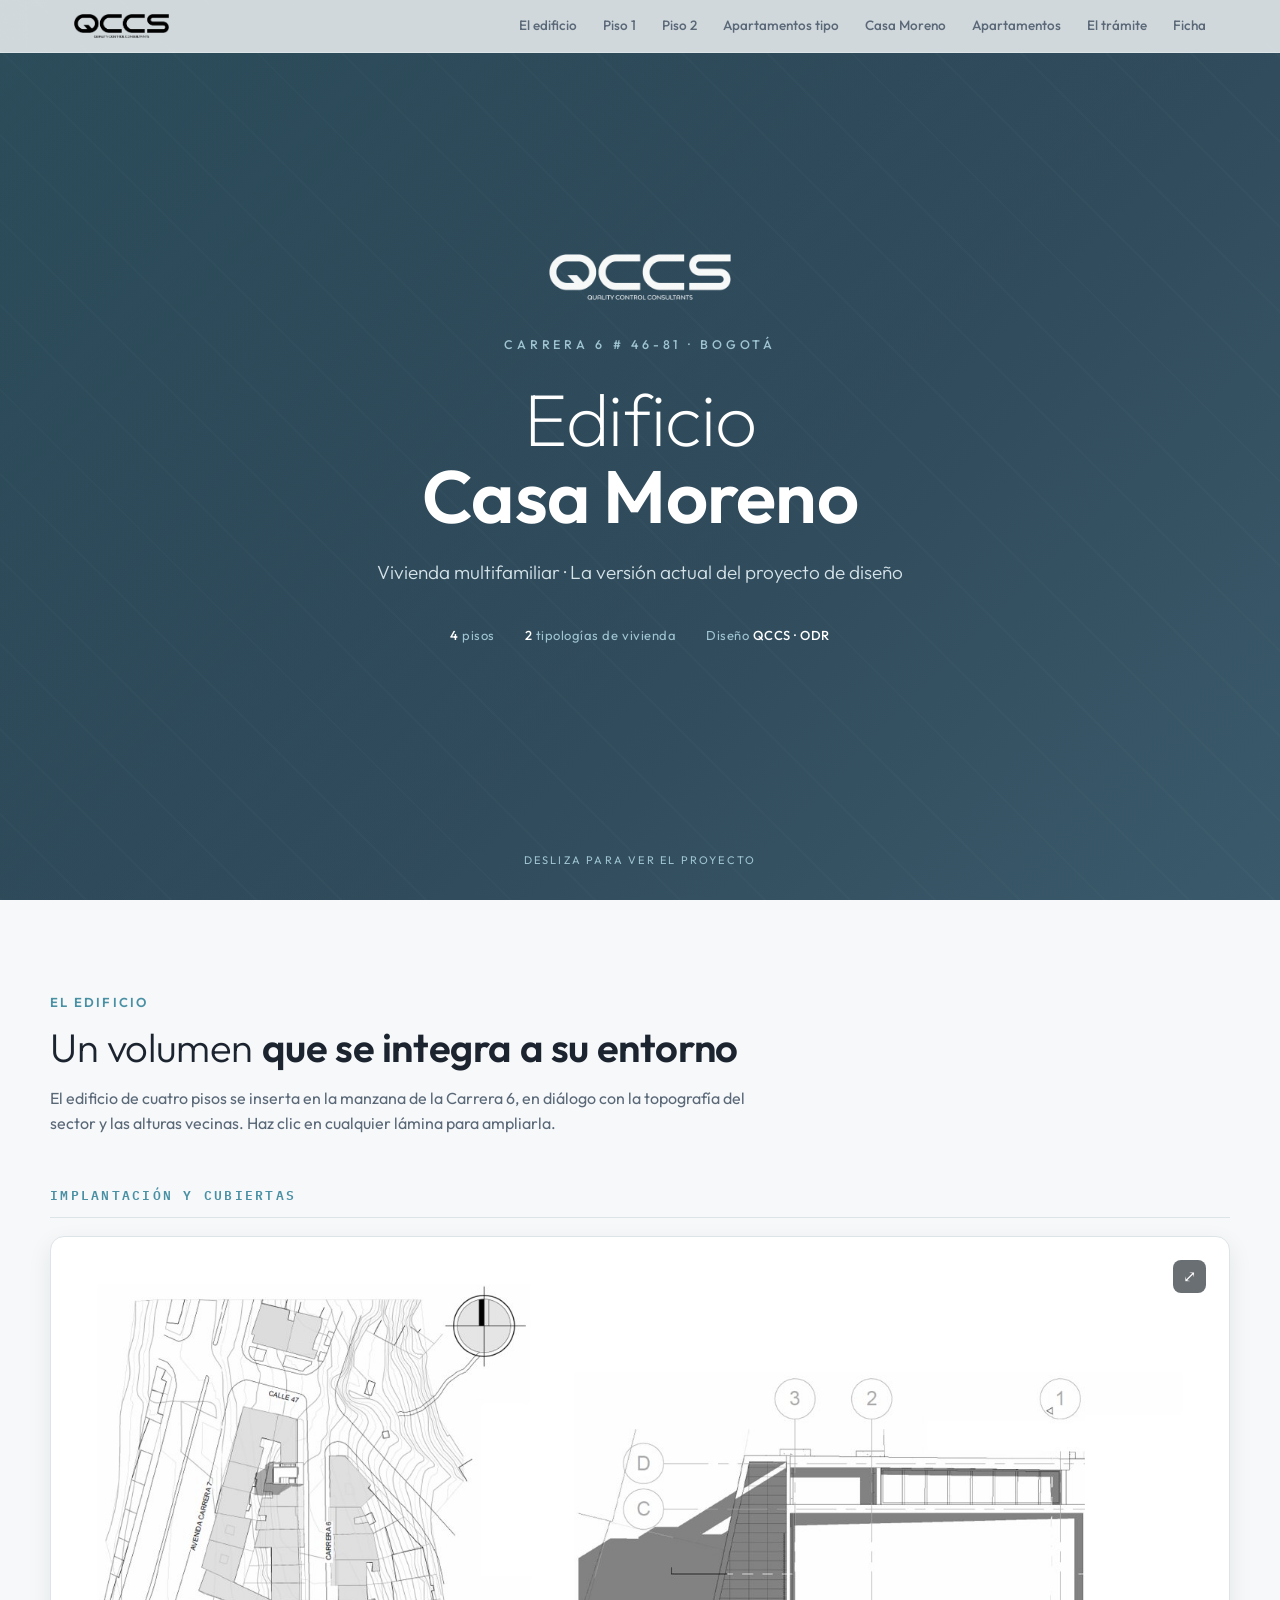
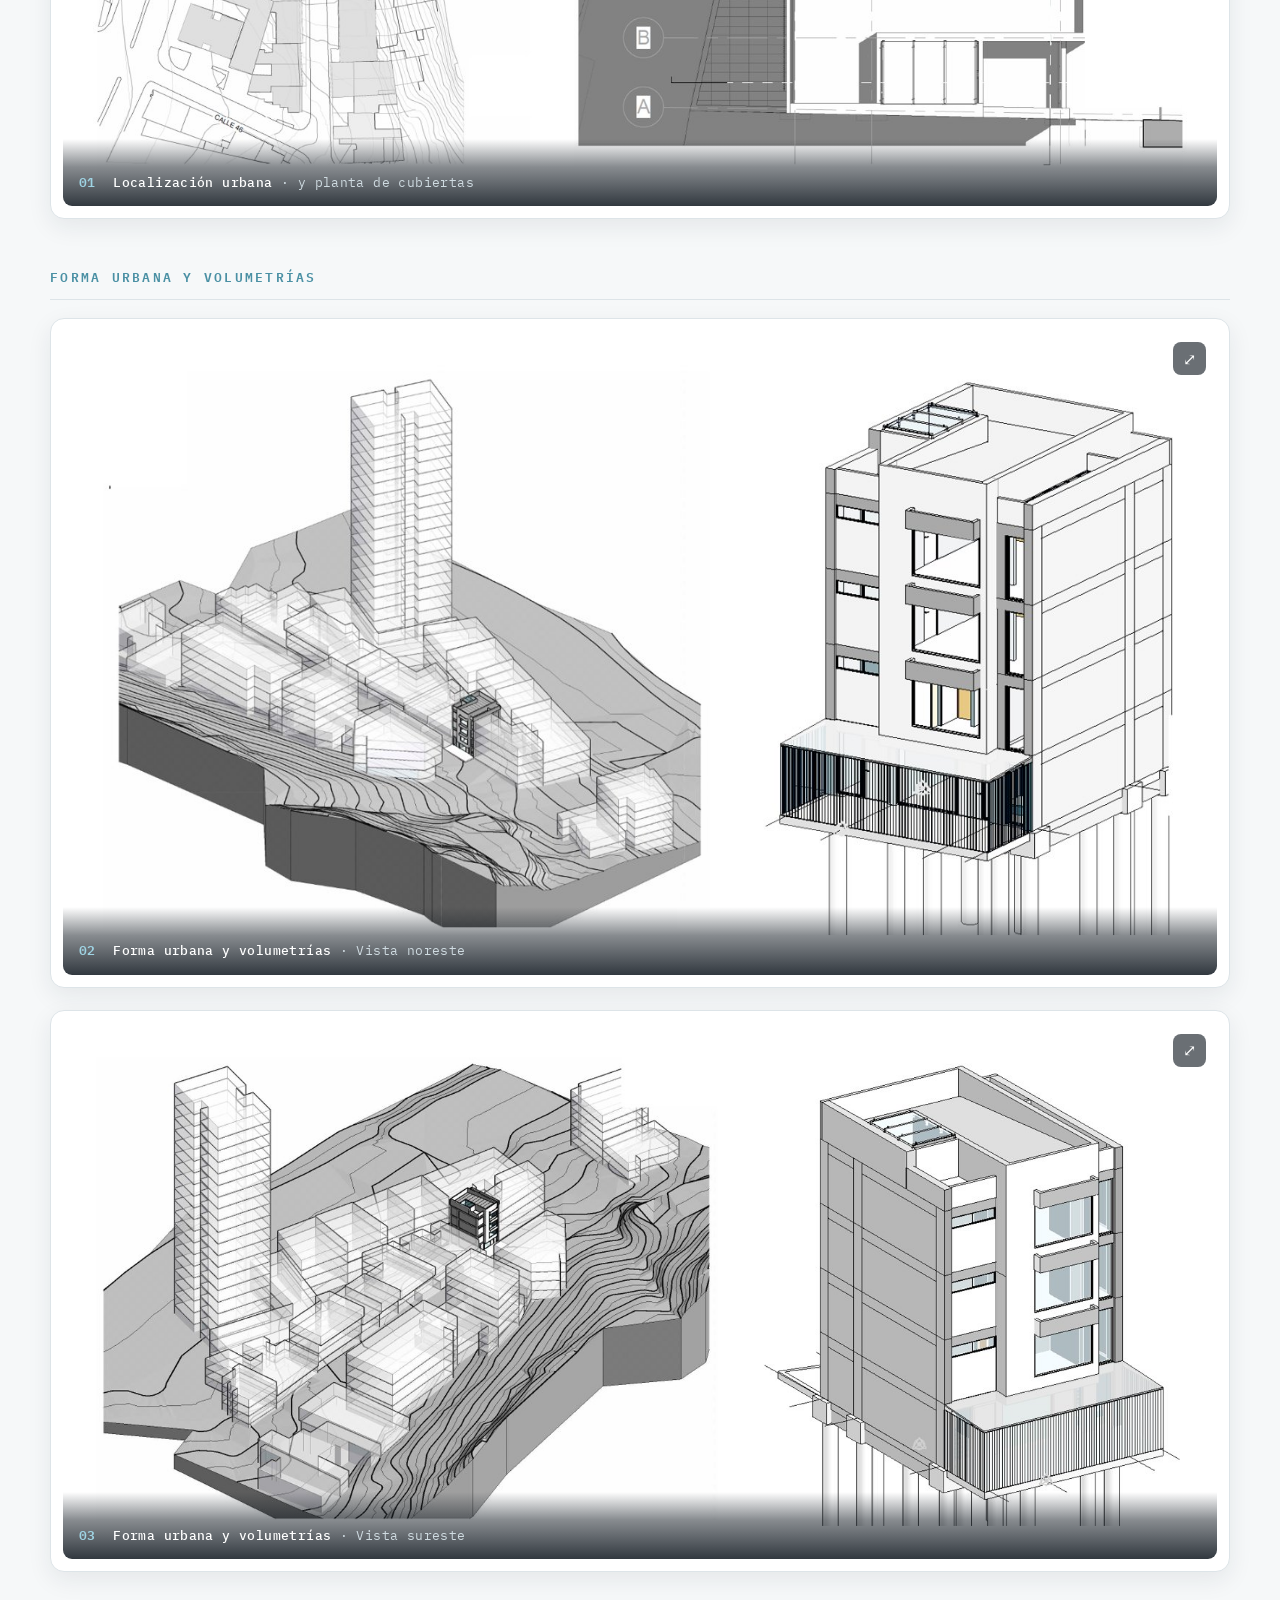
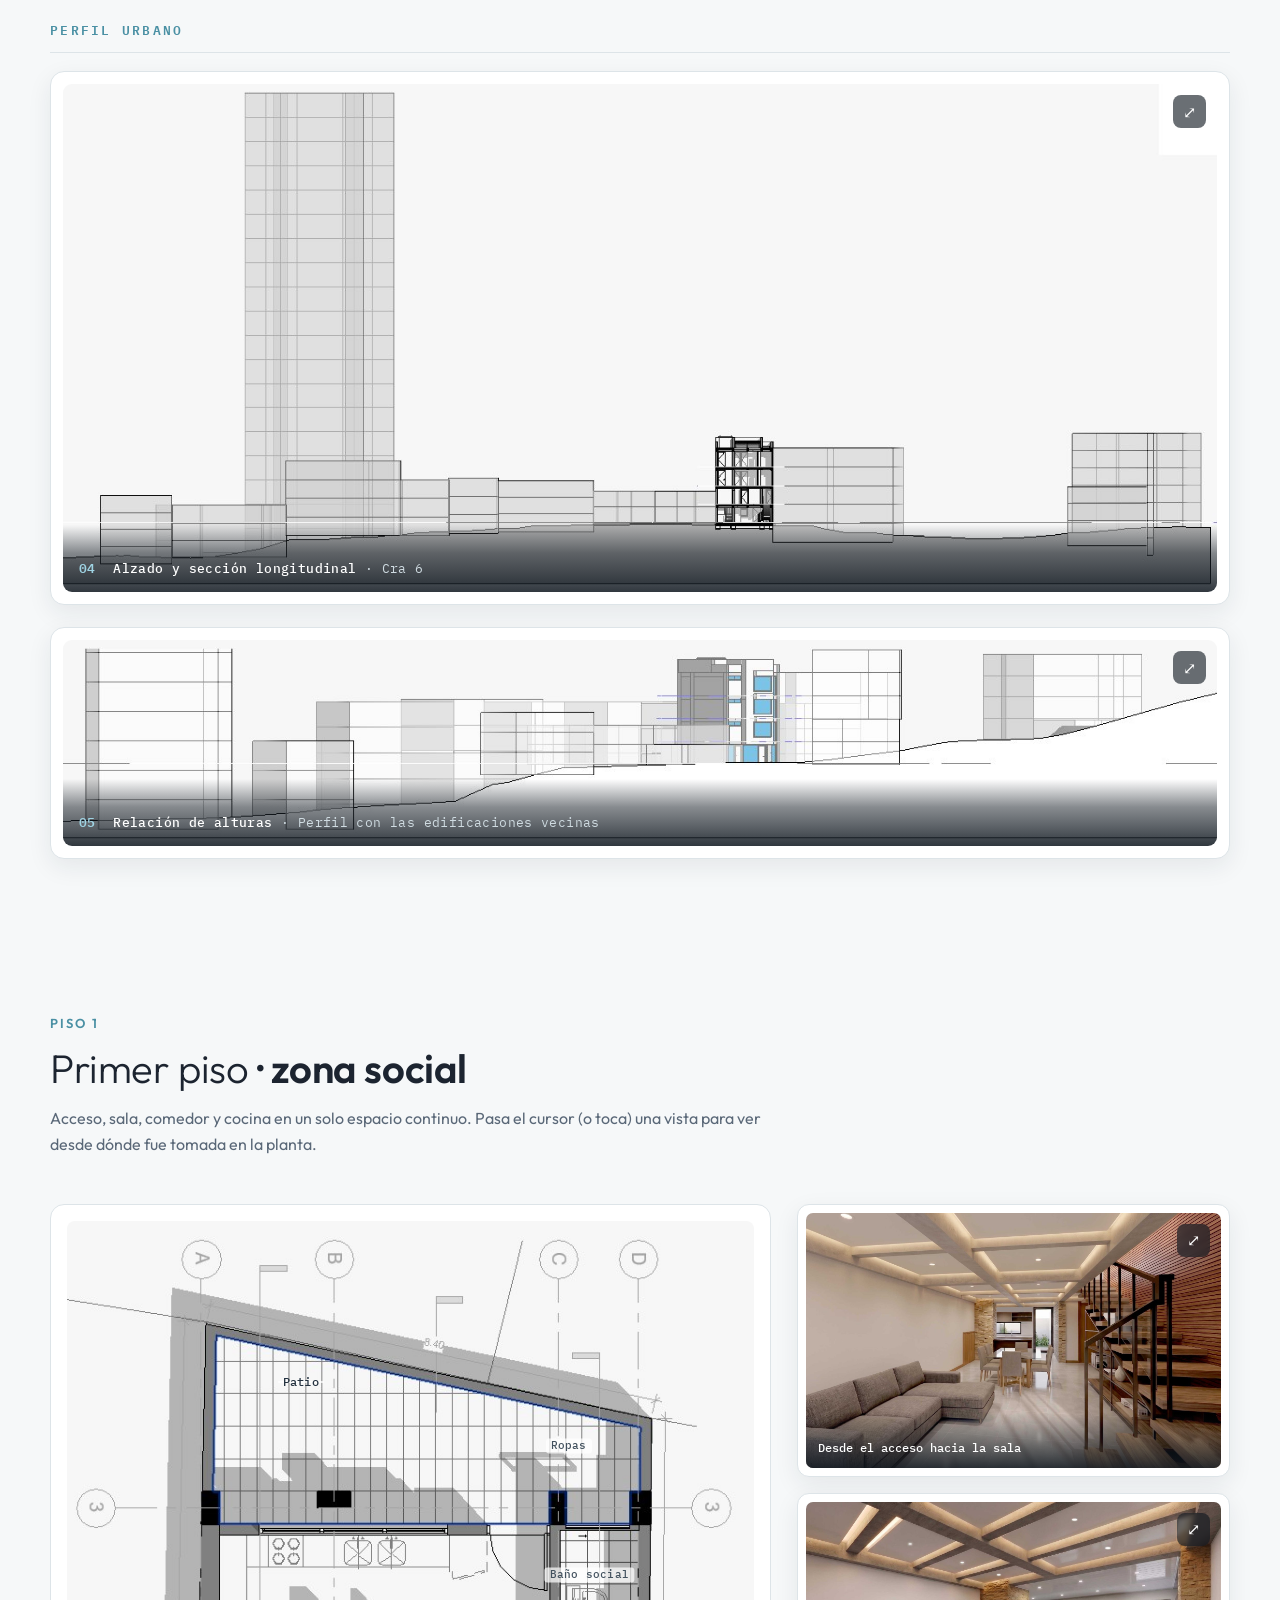
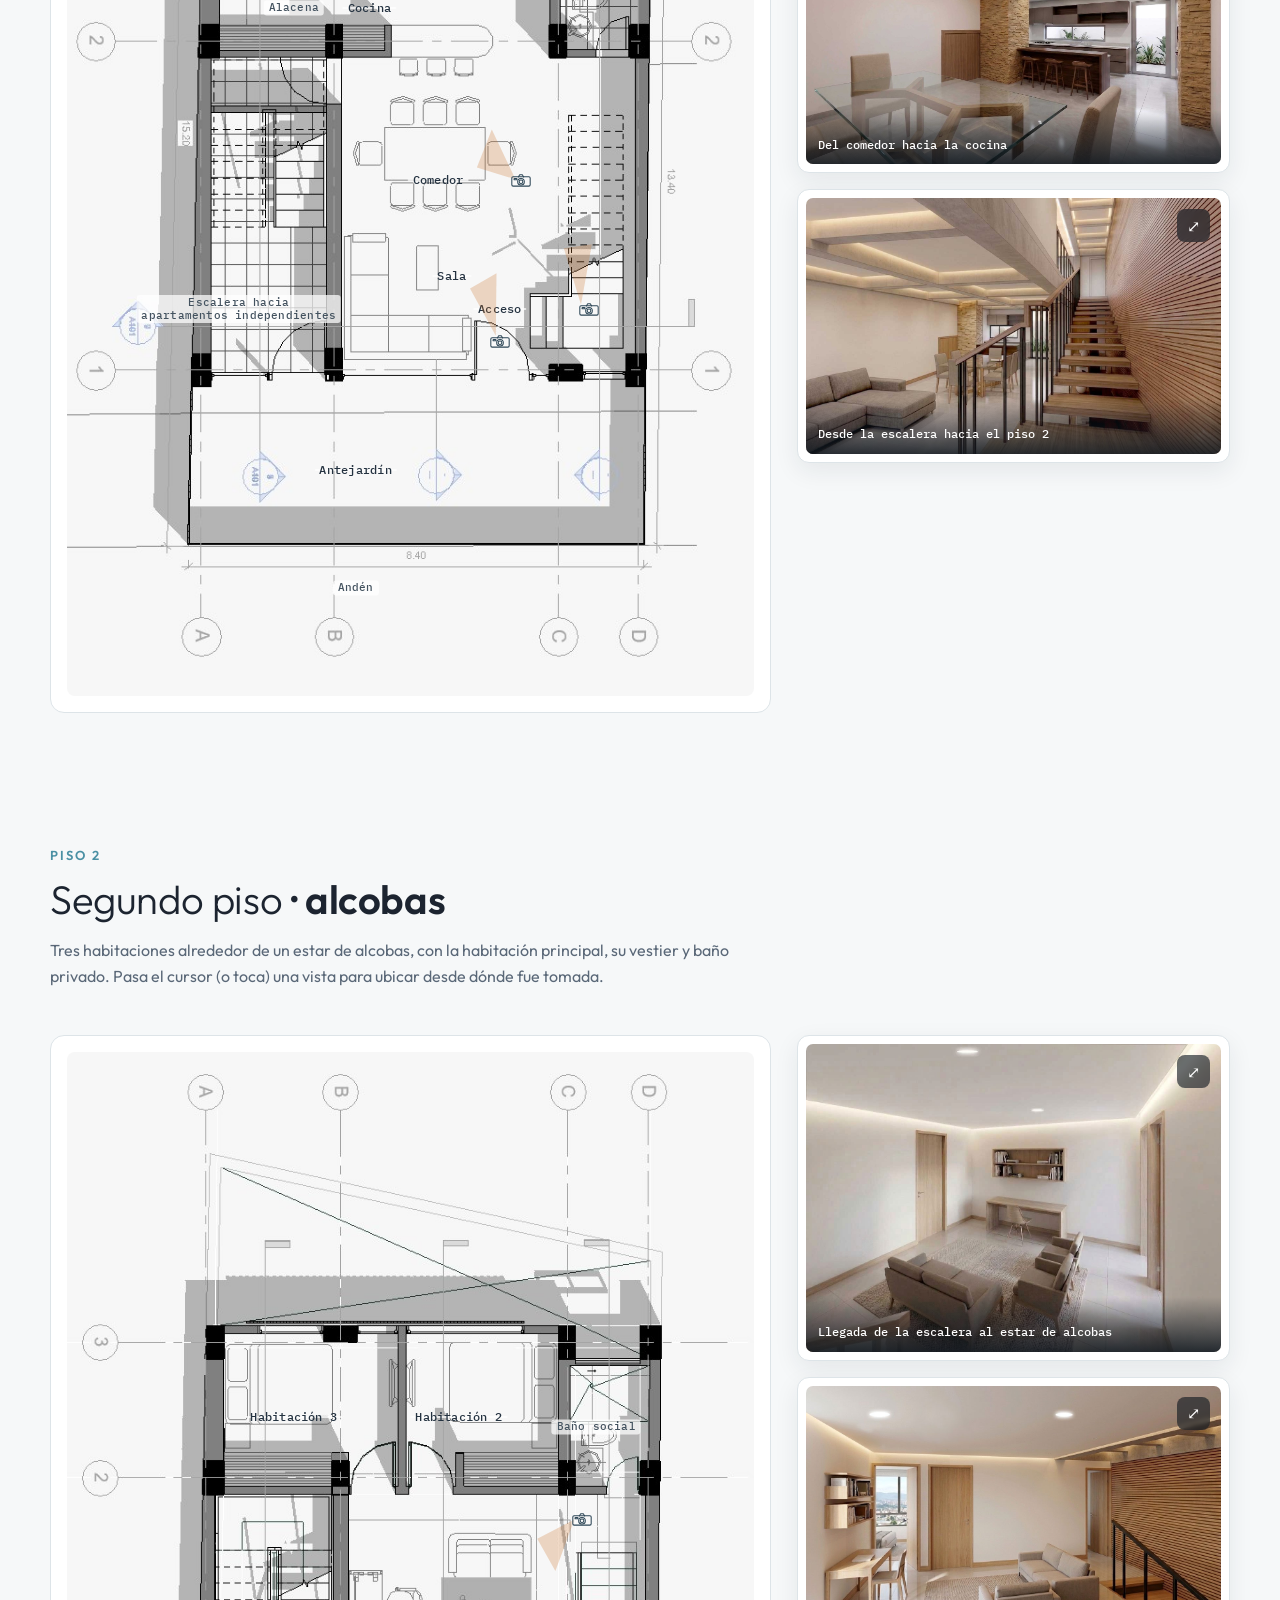
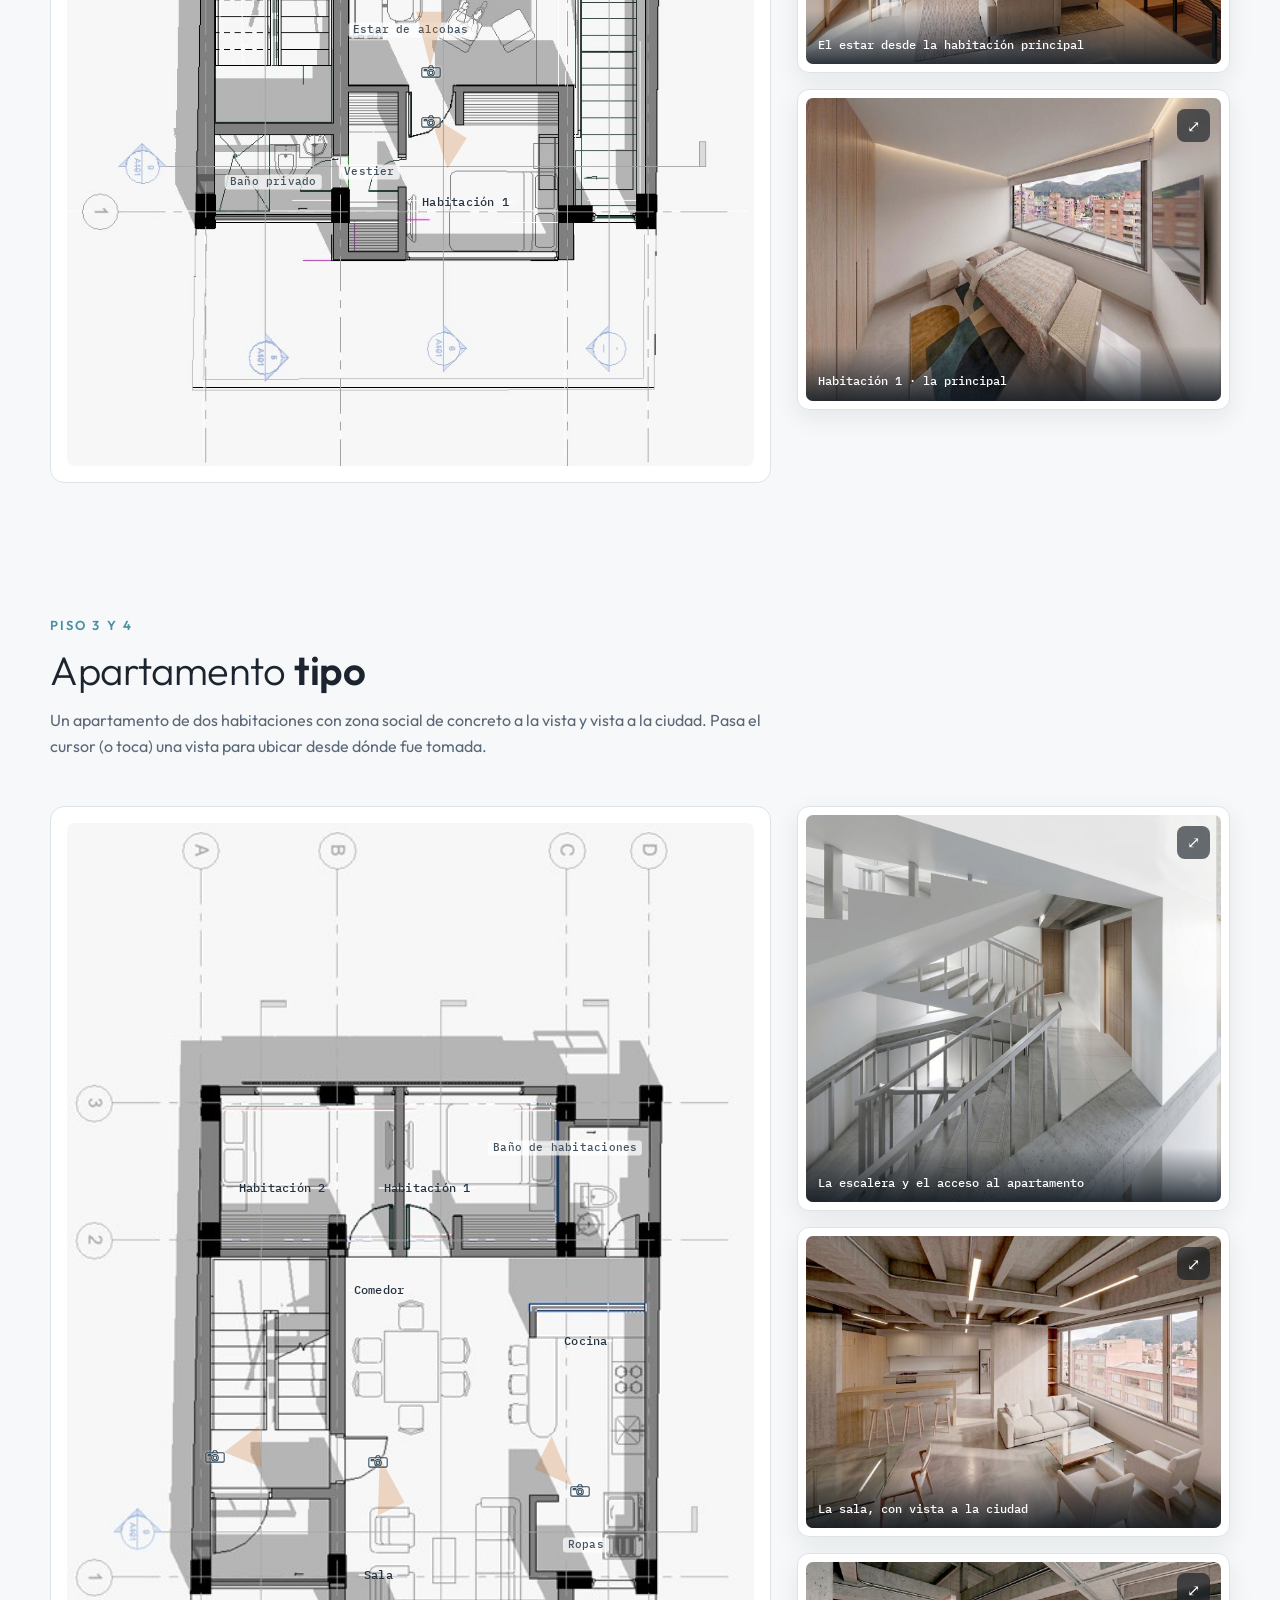
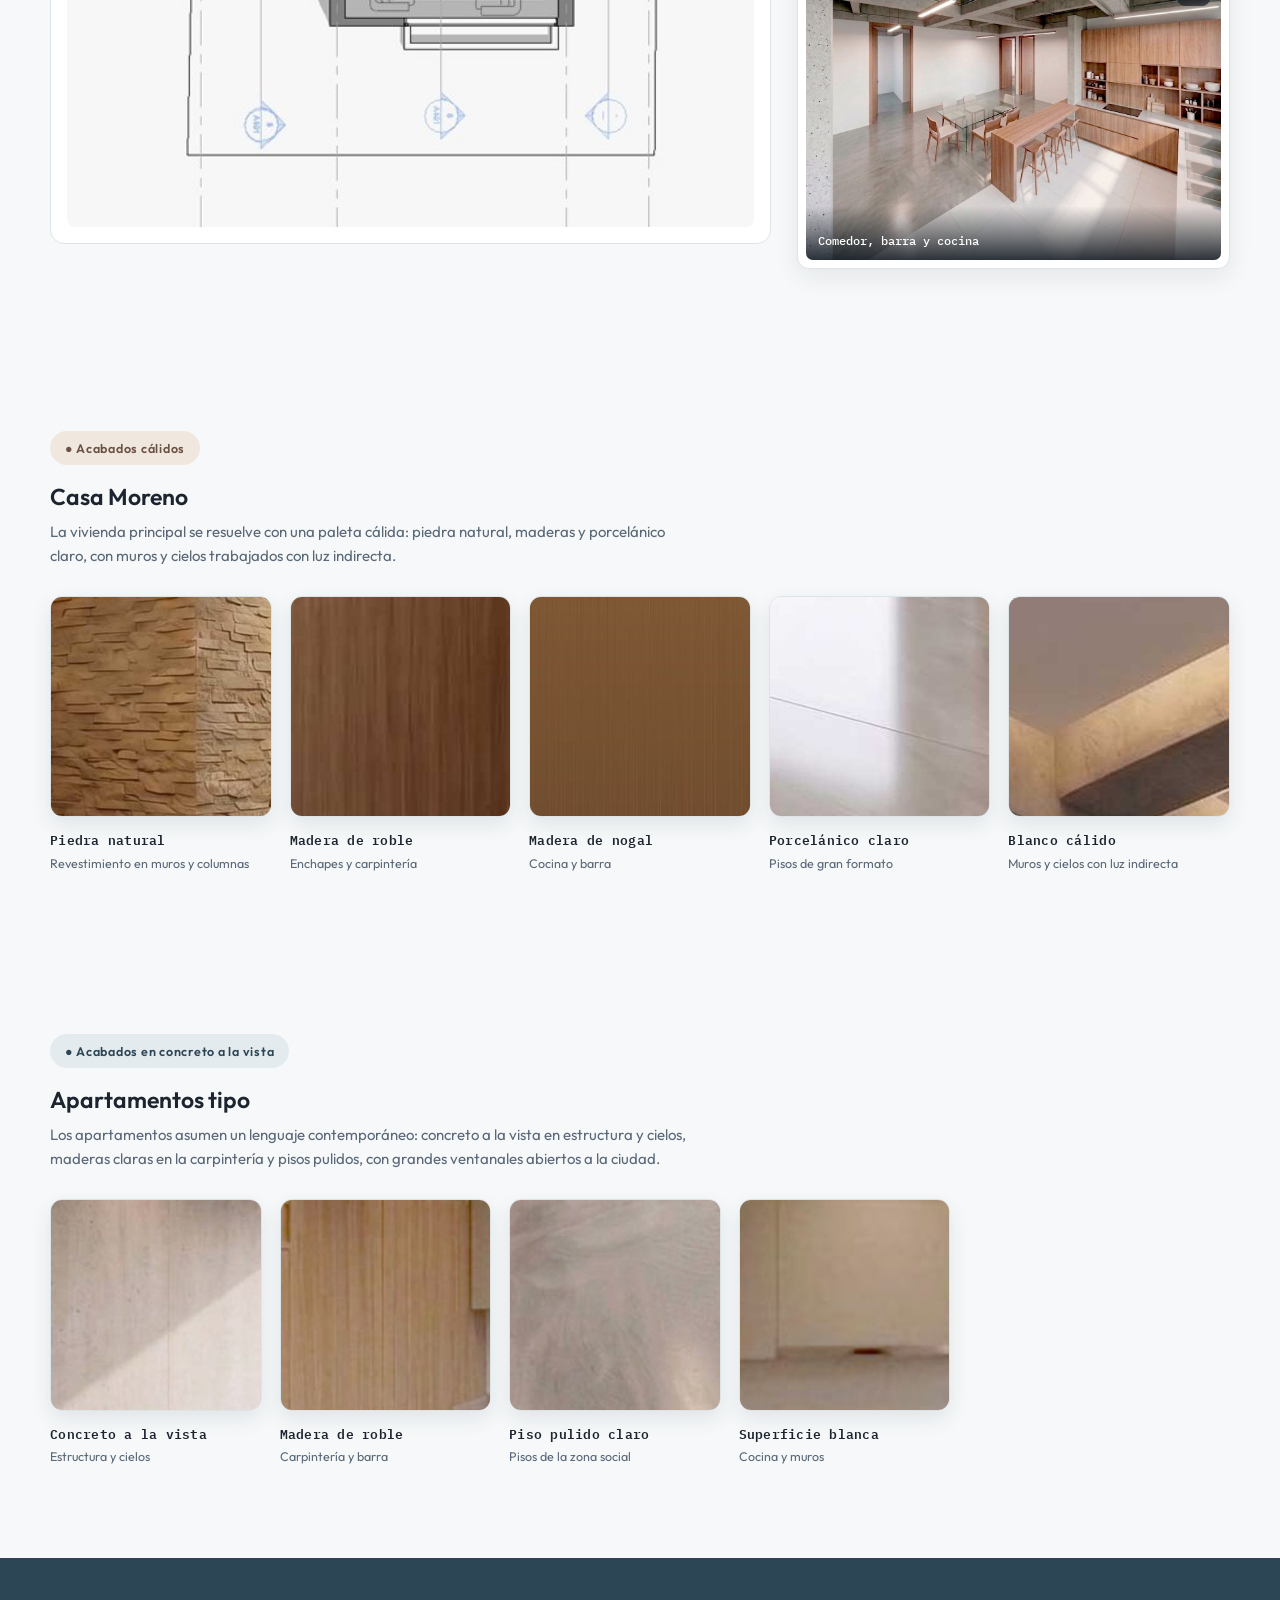
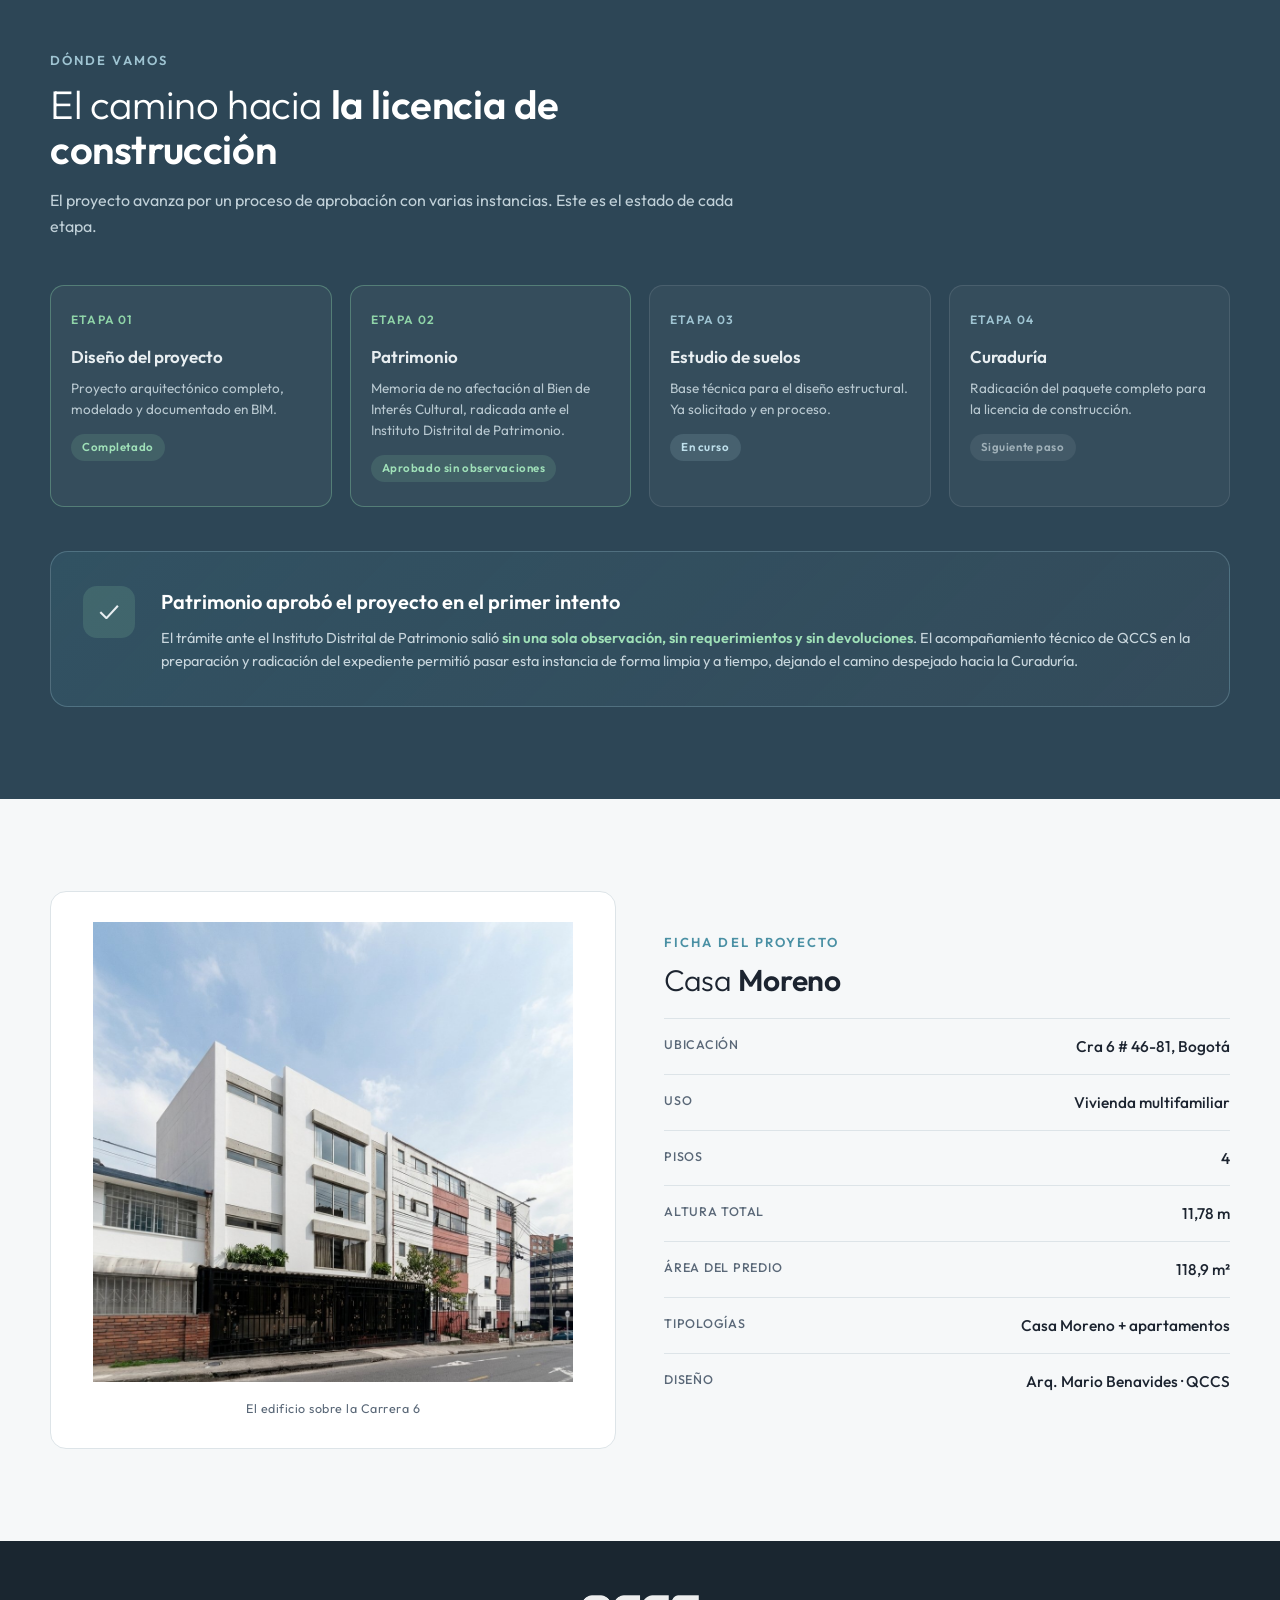
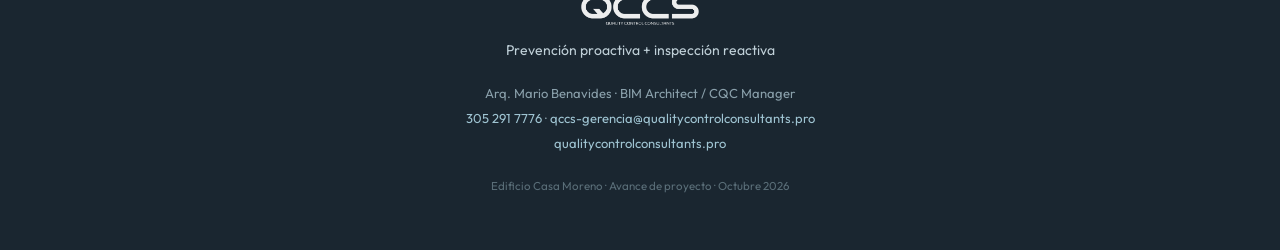
==== casa-moreno.html @ 8c64d102 "feat: proyecto #12 Edificio Casa Moreno con página independiente Co-Authored-By: Claude Opus 5.5 <no" ====
<!DOCTYPE html>
<html lang="es">
<head>
<meta charset="UTF-8">
<meta name="viewport" content="width=device-width, initial-scale=1.0">
<title>Edificio Casa Moreno — Avance de proyecto</title>
<style>
@import url('https://fonts.googleapis.com/css2?family=Outfit:wght@200;300;400;500;600;700&family=IBM+Plex+Mono:wght@400;500;600&display=swap');
:root{
  --bg:#f6f8f9; --ink:#1c2430; --muted:#5a6878; --line:#dde4e8;
  --acero:#4a90a4; --pizarra:#2d4656; --pardo:#6b5244; --card:#ffffff;
}
*{margin:0;padding:0;box-sizing:border-box}
html{scroll-behavior:smooth}
body{font-family:'Outfit',sans-serif;background:var(--bg);color:var(--ink);line-height:1.6;-webkit-font-smoothing:antialiased}
img{display:block;max-width:100%}

/* NAV */
.nav{position:fixed;top:0;left:0;right:0;z-index:100;background:rgba(246,248,249,.82);backdrop-filter:blur(12px);border-bottom:1px solid var(--line)}
.nav-in{max-width:1180px;margin:0 auto;padding:14px 24px;display:flex;align-items:center;justify-content:space-between}
.nav-logo{height:24px;width:auto}
.nav-links{display:flex;gap:26px}
.nav-links a{color:var(--muted);text-decoration:none;font-size:13.5px;font-weight:500;transition:color .2s}
.nav-links a:hover{color:var(--acero)}
@media(max-width:720px){.nav-links{display:none}}

/* HERO */
.hero{min-height:100vh;display:flex;align-items:center;justify-content:center;position:relative;overflow:hidden;
  background:linear-gradient(135deg,#223642 0%,#2d4656 45%,#3a5a6b 100%)}
.hero::after{content:"";position:absolute;inset:0;
  background-image:linear-gradient(135deg,rgba(74,144,164,.25) 0%,transparent 60%),
  repeating-linear-gradient(45deg,rgba(255,255,255,.015) 0 2px,transparent 2px 60px)}
.hero-in{position:relative;z-index:2;text-align:center;color:#fff;padding:40px 24px;max-width:860px}
.hero-logo{height:46px;width:auto;margin:0 auto 34px;opacity:.96}
.hero .eyebrow{letter-spacing:.3em;font-size:12.5px;font-weight:500;color:#9fc4d2;text-transform:uppercase;margin-bottom:26px}
.hero h1{font-size:clamp(38px,7vw,74px);font-weight:200;line-height:1.05;letter-spacing:-.01em}
.hero h1 b{font-weight:600;display:block}
.hero .sub{margin-top:22px;font-size:clamp(15px,2.2vw,19px);font-weight:300;color:#d4e2e8}
.hero .meta{margin-top:38px;display:flex;gap:30px;justify-content:center;flex-wrap:wrap;font-size:13px;color:#9fc4d2;letter-spacing:.04em}
.hero .meta b{color:#fff;font-weight:500}
.scroll-cue{position:absolute;bottom:30px;left:50%;transform:translateX(-50%);z-index:2;color:#9fc4d2;font-size:11px;letter-spacing:.2em;text-transform:uppercase;animation:bob 2.4s ease-in-out infinite}
@keyframes bob{0%,100%{transform:translateX(-50%) translateY(0)}50%{transform:translateX(-50%) translateY(8px)}}

/* SECTIONS */
section{padding:92px 24px}
.wrap{max-width:1180px;margin:0 auto}
.shead{margin-bottom:46px;max-width:720px}
.shead .kicker{color:var(--acero);font-weight:600;font-size:13px;letter-spacing:.16em;text-transform:uppercase;margin-bottom:12px}
.shead h2{font-size:clamp(27px,4vw,40px);font-weight:300;line-height:1.12;letter-spacing:-.01em}
.shead h2 b{font-weight:600}
.shead p{margin-top:16px;color:var(--muted);font-size:16px}

.reveal{opacity:0;transform:translateY(26px);transition:opacity .7s ease,transform .7s ease}
.reveal.in{opacity:1;transform:none}

/* VOLUMETRIA / AXOS */
.axo-grid{display:grid;grid-template-columns:repeat(4,1fr);gap:20px}
@media(max-width:720px){.axo-grid{grid-template-columns:repeat(2,1fr)}}
.axo{background:var(--card);border:1px solid var(--line);border-radius:14px;padding:22px 14px 16px;text-align:center;transition:transform .3s,box-shadow .3s}
.axo:hover{transform:translateY(-5px);box-shadow:0 14px 34px rgba(45,70,86,.1)}
.axo img{margin:0 auto;height:150px;width:auto;object-fit:contain}
.axo span{display:block;margin-top:14px;font-size:12.5px;color:var(--muted);font-weight:500;letter-spacing:.03em}

/* PLATES (láminas urbanas) */
.plate-duo{display:grid;grid-template-columns:1fr 1fr;gap:22px;align-items:start}
@media(max-width:820px){.plate-duo{grid-template-columns:1fr;gap:0}}
.plate-duo .plate{margin-bottom:0}
@media(max-width:820px){.plate-duo .plate{margin-bottom:22px}}
.block-title{font-family:'IBM Plex Mono',monospace;font-size:12.5px;font-weight:600;letter-spacing:.18em;text-transform:uppercase;
  color:var(--acero);margin:48px 0 18px;padding-bottom:12px;border-bottom:1px solid var(--line)}
.plate{background:#fff;border:1px solid var(--line);border-radius:14px;padding:12px;cursor:pointer;position:relative;
  transition:transform .3s,box-shadow .3s,border-color .3s;margin-bottom:22px;-webkit-tap-highlight-color:transparent}
.plate:hover{transform:translateY(-4px);box-shadow:0 18px 44px rgba(45,70,86,.12);border-color:#c2d2d8}
.plate-img{position:relative;overflow:hidden;border-radius:9px;background:#fcfdfd}
.plate-img img{width:100%;height:auto;display:block}
/* Nombre FIJO sobre la imagen (siempre visible, también en móvil) */
.plate figcaption{position:absolute;left:0;right:0;bottom:0;z-index:2;opacity:1;
  font-family:'IBM Plex Mono',monospace;font-size:clamp(11px,2.6vw,13px);font-weight:500;letter-spacing:.03em;color:#fff;
  padding:34px 16px 14px;background:linear-gradient(transparent,rgba(16,24,32,.50) 42%,rgba(16,24,32,.86));
  line-height:1.4}
.plate figcaption .pl-n{color:#9fd4e4;font-weight:600;margin-right:9px}
.plate figcaption em{color:#cfdbe1;font-style:normal;font-weight:400}
/* Indicador de ampliar FIJO (siempre visible) */
.plate-zoom{position:absolute;top:11px;right:11px;z-index:2;width:33px;height:33px;display:flex;align-items:center;justify-content:center;
  background:rgba(16,24,32,.62);color:#fff;border-radius:8px;font-size:16px;line-height:1;backdrop-filter:blur(2px)}

/* PISO 1 */
.p1{display:grid;grid-template-columns:1.25fr .75fr;gap:26px;align-items:start}
@media(max-width:860px){.p1{grid-template-columns:1fr}}
.plan{background:#fff;border:1px solid var(--line);border-radius:14px;padding:16px;position:relative}
.plan-wrap{position:relative;line-height:0}
.plan-wrap>img{width:100%;border-radius:8px}
.lbl{position:absolute;transform:translate(-50%,-50%);font-family:'IBM Plex Mono',monospace;font-size:12px;font-weight:500;
  color:#243240;letter-spacing:.02em;white-space:nowrap;background:rgba(255,255,255,.72);padding:1px 5px;border-radius:3px;pointer-events:none}
.lbl.sm{font-size:10.5px;color:#43525f;line-height:1.25;text-align:center}
.ovl{position:absolute;inset:16px;width:calc(100% - 32px);height:calc(100% - 32px);overflow:visible;pointer-events:none}
.fov{fill:#c8702a;opacity:.26;transition:opacity .3s}
.fov.on{opacity:.5}
.cam{position:absolute;transform:translate(-50%,-50%);width:21px;height:15px;pointer-events:none;filter:drop-shadow(0 0 1.5px rgba(255,255,255,.9))}
.camsvg{width:100%;height:100%;display:block}
.camsvg *{fill:none;stroke:#2d4656;stroke-width:2.4;stroke-linejoin:round;stroke-linecap:round;transition:stroke .3s}
.cam.on .camsvg *{stroke:#c8702a}
.shots{display:flex;flex-direction:column;gap:16px}
.shot{background:#fff;border:1px solid var(--line);border-radius:12px;padding:8px;cursor:zoom-in;position:relative;transition:transform .3s,box-shadow .3s,border-color .3s}
.shot:hover{transform:translateY(-3px);box-shadow:0 14px 34px rgba(45,70,86,.14);border-color:#bcd0d8}
.shot-img{position:relative;overflow:hidden;border-radius:7px}
.shot-img img{width:100%;display:block;transition:transform .5s}
.shot:hover .shot-img img{transform:scale(1.04)}
.shot .tag{position:absolute;left:0;right:0;bottom:0;z-index:2;color:#fff;font-family:'IBM Plex Mono',monospace;font-size:11.5px;
  font-weight:500;padding:26px 12px 10px;background:linear-gradient(transparent,rgba(16,24,32,.86))}

/* PALETA DE MATERIALES */
.matgrid{display:grid;grid-template-columns:repeat(5,1fr);gap:18px;margin-top:28px}
@media(max-width:820px){.matgrid{grid-template-columns:repeat(2,1fr);gap:16px}}
.matcard{transition:transform .3s}
.matcard:hover{transform:translateY(-4px)}
.matsw{width:100%;aspect-ratio:1;border-radius:12px;overflow:hidden;border:1px solid var(--line);box-shadow:0 8px 20px rgba(45,70,86,.1)}
.matsw img{width:100%;height:100%;object-fit:cover;display:block}
.matcard h4{font-family:'IBM Plex Mono',monospace;font-size:13px;font-weight:600;letter-spacing:.02em;margin:13px 0 3px;color:var(--ink)}
.matcard p{font-size:12.5px;color:var(--muted);line-height:1.45}

/* TIPOLOGIA */
.tipo{margin-top:30px}
.tipo-tag{display:inline-flex;align-items:center;gap:9px;font-size:12.5px;font-weight:600;letter-spacing:.06em;
  padding:7px 15px;border-radius:40px;margin-bottom:8px}
.tag-calido{background:#f0e7df;color:var(--pardo)}
.tag-ind{background:#e4ebee;color:var(--pizarra)}
.tipo h3{font-size:23px;font-weight:600;margin:6px 0 4px}
.tipo .desc{color:var(--muted);font-size:15px;max-width:640px;margin-bottom:26px}
.gal{display:grid;gap:16px}
.gal-a{grid-template-columns:2fr 1fr}
.gal-b{grid-template-columns:1fr 1fr 1fr}
.gal-c{grid-template-columns:1fr 1fr}
@media(max-width:720px){.gal-a,.gal-b,.gal-c{grid-template-columns:1fr}}
figure{position:relative;border-radius:14px;overflow:hidden;background:#000;cursor:zoom-in;box-shadow:0 8px 24px rgba(28,36,48,.08)}
figure img{width:100%;height:100%;object-fit:cover;transition:transform .6s ease}
figure:hover img{transform:scale(1.04)}
figure figcaption{position:absolute;left:0;right:0;bottom:0;padding:26px 16px 12px;color:#fff;font-size:12.5px;font-weight:500;letter-spacing:.02em;
  background:linear-gradient(transparent,rgba(0,0,0,.6));opacity:0;transition:opacity .3s}
figure:hover figcaption{opacity:1}
.tall{grid-row:span 2}

/* TRAMITE */
.tramite{background:var(--pizarra);color:#e8eef1}
.tramite .shead h2,.tramite .shead h2 b{color:#fff}
.tramite .shead .kicker{color:#9fc4d2}
.tramite .shead p{color:#c0d0d8}
.steps{display:grid;grid-template-columns:repeat(4,1fr);gap:18px;margin-top:10px}
@media(max-width:820px){.steps{grid-template-columns:repeat(2,1fr)}}
@media(max-width:480px){.steps{grid-template-columns:1fr}}
.step{background:rgba(255,255,255,.04);border:1px solid rgba(255,255,255,.1);border-radius:14px;padding:24px 20px;position:relative}
.step .n{font-size:12px;font-weight:600;letter-spacing:.1em;color:#9fc4d2;margin-bottom:14px}
.step h4{font-size:17px;font-weight:600;margin-bottom:8px}
.step p{font-size:13.5px;color:#b8c8d0;line-height:1.55}
.step.done{border-color:rgba(130,200,160,.4)}
.step.done .n{color:#8fd4a8}
.state{display:inline-block;margin-top:14px;font-size:11.5px;font-weight:600;letter-spacing:.05em;padding:4px 11px;border-radius:30px}
.s-done{background:rgba(130,200,160,.16);color:#9fe0b8}
.s-now{background:rgba(159,196,210,.16);color:#bfe0ec}
.s-next{background:rgba(255,255,255,.07);color:#9fb0b8}

.highlight{margin-top:44px;background:linear-gradient(135deg,rgba(74,144,164,.16),rgba(255,255,255,.03));
  border:1px solid rgba(159,196,210,.28);border-radius:18px;padding:34px 32px;display:flex;gap:26px;align-items:flex-start}
@media(max-width:620px){.highlight{flex-direction:column;gap:14px}}
.highlight .ic{flex:0 0 52px;height:52px;border-radius:14px;background:rgba(143,212,168,.16);display:flex;align-items:center;justify-content:center;font-size:26px}
.highlight h4{font-size:20px;font-weight:600;margin-bottom:8px;color:#fff}
.highlight p{font-size:14.5px;color:#c8d6dd;line-height:1.6}
.highlight b{color:#9fe0b8;font-weight:600}

/* ALZADO / FICHA */
.split{display:grid;grid-template-columns:1fr 1fr;gap:48px;align-items:center}
@media(max-width:820px){.split{grid-template-columns:1fr;gap:30px}}
.alz{background:#fff;border:1px solid var(--line);border-radius:16px;padding:30px;text-align:center}
.alz img{margin:0 auto;max-height:460px;width:auto}
.alz span{display:block;margin-top:16px;font-size:12.5px;color:var(--muted);letter-spacing:.04em}
.ficha dl{display:grid;grid-template-columns:auto 1fr;gap:0}
.ficha dt{font-size:12.5px;color:var(--muted);letter-spacing:.06em;text-transform:uppercase;padding:15px 0;border-top:1px solid var(--line);font-weight:500}
.ficha dd{font-size:15.5px;font-weight:500;text-align:right;padding:15px 0;border-top:1px solid var(--line);color:var(--ink)}

/* FOOT */
.foot{background:#1a2630;color:#8aa0ab;text-align:center;padding:54px 24px}
.foot-logo{height:30px;width:auto;margin:0 auto 14px;opacity:.92}
.foot .pill{color:#c0d0d8;font-size:14px;margin:4px 0 20px}
.foot .c{font-size:13px;line-height:1.9}
.foot a{color:#9fc4d2;text-decoration:none}
.foot .fine{margin-top:22px;font-size:11.5px;color:#5a6e78}

/* LIGHTBOX */
.lb{position:fixed;inset:0;z-index:200;background:rgba(10,16,20,.94);display:none;align-items:center;justify-content:center;padding:30px;cursor:zoom-out}
.lb.open{display:flex}
.lb img{max-width:94vw;max-height:90vh;border-radius:8px;box-shadow:0 30px 80px rgba(0,0,0,.6)}
.lb .x{position:absolute;top:22px;right:28px;color:#fff;font-size:34px;font-weight:300;cursor:pointer;line-height:1}
</style>
</head>
<body>

<nav class="nav">
  <div class="nav-in">
    <img class="nav-logo" src="[data-uri]" alt="QCCS">
    <div class="nav-links">
      <a href="#volumetria">El edificio</a>
      <a href="#piso1">Piso 1</a>
      <a href="#piso2">Piso 2</a>
      <a href="#piso3">Apartamentos tipo</a>
      <a href="#casa">Casa Moreno</a>
      <a href="#apartamentos">Apartamentos</a>
      <a href="#tramite">El trámite</a>
      <a href="#ficha">Ficha</a>
    </div>
  </div>
</nav>

<header class="hero">
  <div class="hero-in">
    <img class="hero-logo" src="[data-uri]" alt="QCCS">
    <div class="eyebrow">Carrera 6 # 46-81 · Bogotá</div>
    <h1>Edificio<b>Casa Moreno</b></h1>
    <p class="sub">Vivienda multifamiliar · La versión actual del proyecto de diseño</p>
    <div class="meta">
      <div><b>4</b> pisos</div>
      <div><b>2</b> tipologías de vivienda</div>
      <div>Diseño <b>QCCS · ODR</b></div>
    </div>
  </div>
  <div class="scroll-cue">Desliza para ver el proyecto</div>
</header>

<!-- VOLUMETRIA / INTEGRACION CON EL ENTORNO -->
<section id="volumetria">
  <div class="wrap">
    <div class="shead reveal">
      <div class="kicker">El edificio</div>
      <h2>Un volumen <b>que se integra a su entorno</b></h2>
      <p>El edificio de cuatro pisos se inserta en la manzana de la Carrera 6, en diálogo con la topografía del sector y las alturas vecinas. Haz clic en cualquier lámina para ampliarla.</p>
    </div>

    <!-- Implantación y cubiertas -->
    <h3 class="block-title reveal">Implantación y cubiertas</h3>
    <figure class="plate wide reveal" onclick="lb(this)">
      <div class="plate-img"><img src="[data-uri]" alt="Localización urbana y planta de cubiertas"><span class="plate-zoom">⤢</span>
        <figcaption><span class="pl-n">01</span> Localización urbana <em>· y planta de cubiertas</em></figcaption>
      </div>
    </figure>

    <!-- Forma urbana y volumetrías -->
    <h3 class="block-title reveal">Forma urbana y volumetrías</h3>
    <figure class="plate wide reveal" onclick="lb(this)">
      <div class="plate-img"><img src="[data-uri]" alt="Vista noreste en la manzana y axonometría de detalle"><span class="plate-zoom">⤢</span>
        <figcaption><span class="pl-n">02</span> Forma urbana y volumetrías <em>· Vista noreste</em></figcaption>
      </div>
    </figure>
    <figure class="plate wide reveal" onclick="lb(this)">
      <div class="plate-img"><img src="[data-uri]" alt="Vista sureste en la manzana y axonometría de detalle"><span class="plate-zoom">⤢</span>
        <figcaption><span class="pl-n">03</span> Forma urbana y volumetrías <em>· Vista sureste</em></figcaption>
      </div>
    </figure>

    <!-- Perfil urbano -->
    <h3 class="block-title reveal">Perfil urbano</h3>
    <figure class="plate wide reveal" onclick="lb(this)">
      <div class="plate-img"><img src="[data-uri]" alt="Alzado y sección longitudinal Carrera 6"><span class="plate-zoom">⤢</span>
        <figcaption><span class="pl-n">04</span> Alzado y sección longitudinal <em>· Cra 6</em></figcaption>
      </div>
    </figure>
    <figure class="plate wide reveal" onclick="lb(this)">
      <div class="plate-img"><img src="[data-uri]" alt="Relación de alturas con el entorno"><span class="plate-zoom">⤢</span>
        <figcaption><span class="pl-n">05</span> Relación de alturas <em>· Perfil con las edificaciones vecinas</em></figcaption>
      </div>
    </figure>
  </div>
</section>

<!-- PISO 1 -->
<section id="piso1" style="padding-top:40px">
  <div class="wrap">
    <div class="shead reveal">
      <div class="kicker">Piso 1</div>
      <h2>Primer piso <b>· zona social</b></h2>
      <p>Acceso, sala, comedor y cocina en un solo espacio continuo. Pasa el cursor (o toca) una vista para ver desde dónde fue tomada en la planta.</p>
    </div>
    <div class="p1">
      <div class="plan reveal">
        <div class="plan-wrap">
          <img src="[data-uri]" alt="Planta piso 1">
          <span class="lbl " style="left:34%;top:15%">Patio</span>
<span class="lbl sm" style="left:73%;top:21%">Ropas</span>
<span class="lbl sm" style="left:33%;top:36%">Alacena</span>
<span class="lbl " style="left:44%;top:36%">Cocina</span>
<span class="lbl sm" style="left:76%;top:33%">Baño social</span>
<span class="lbl " style="left:54%;top:52%">Comedor</span>
<span class="lbl " style="left:56%;top:61%">Sala</span>
<span class="lbl " style="left:63%;top:64%">Acceso</span>
<span class="lbl " style="left:42%;top:79%">Antejardín</span>
<span class="lbl sm" style="left:42%;top:90%">Andén</span>
<span class="lbl sm" style="left:25%;top:64%">Escalera hacia<br>apartamentos independientes</span>
          <svg class="ovl" viewBox="0 0 100 100" preserveAspectRatio="none"><polygon class="fov" data-cam="1" points="63,67 59.063645826056955,62.47174251866337 63.1047144386237,61.00091382906165"></polygon><polygon class="fov" data-cam="2" points="66,52 60.11023689931402,50.85514602774073 62.38910986108771,47.20818693971624"></polygon><polygon class="fov" data-cam="3" points="76,64 73.36977311926553,58.607235722205 77.653824134902,58.23242982437009"></polygon></svg>
          <div class="cam" data-cam="1" style="left:63%;top:67%"><svg viewBox="0 0 48 34" class="camsvg"><path d="M18,10 L21,5 L27,5 L30,10"></path><rect x="3" y="9.5" width="42" height="21.5" rx="3"></rect><rect x="8" y="13.5" width="7" height="3" rx="1.5"></rect><circle cx="24" cy="21" r="7.6"></circle><circle cx="24" cy="21" r="4.2"></circle></svg></div>
<div class="cam" data-cam="2" style="left:66%;top:52%"><svg viewBox="0 0 48 34" class="camsvg"><path d="M18,10 L21,5 L27,5 L30,10"></path><rect x="3" y="9.5" width="42" height="21.5" rx="3"></rect><rect x="8" y="13.5" width="7" height="3" rx="1.5"></rect><circle cx="24" cy="21" r="7.6"></circle><circle cx="24" cy="21" r="4.2"></circle></svg></div>
<div class="cam" data-cam="3" style="left:76%;top:64%"><svg viewBox="0 0 48 34" class="camsvg"><path d="M18,10 L21,5 L27,5 L30,10"></path><rect x="3" y="9.5" width="42" height="21.5" rx="3"></rect><rect x="8" y="13.5" width="7" height="3" rx="1.5"></rect><circle cx="24" cy="21" r="7.6"></circle><circle cx="24" cy="21" r="4.2"></circle></svg></div>
        </div>
      </div>
      <div class="shots reveal">
        <figure class="shot" data-cam="1" onclick="lb(this)">
          <div class="shot-img"><img src="[data-uri]" alt="Sala"><span class="plate-zoom">⤢</span>
            <span class="tag">Desde el acceso hacia la sala</span></div>
        </figure>
        <figure class="shot" data-cam="2" onclick="lb(this)">
          <div class="shot-img"><img src="[data-uri]" alt="Comedor y cocina"><span class="plate-zoom">⤢</span>
            <span class="tag">Del comedor hacia la cocina</span></div>
        </figure>
        <figure class="shot" data-cam="3" onclick="lb(this)">
          <div class="shot-img"><img src="[data-uri]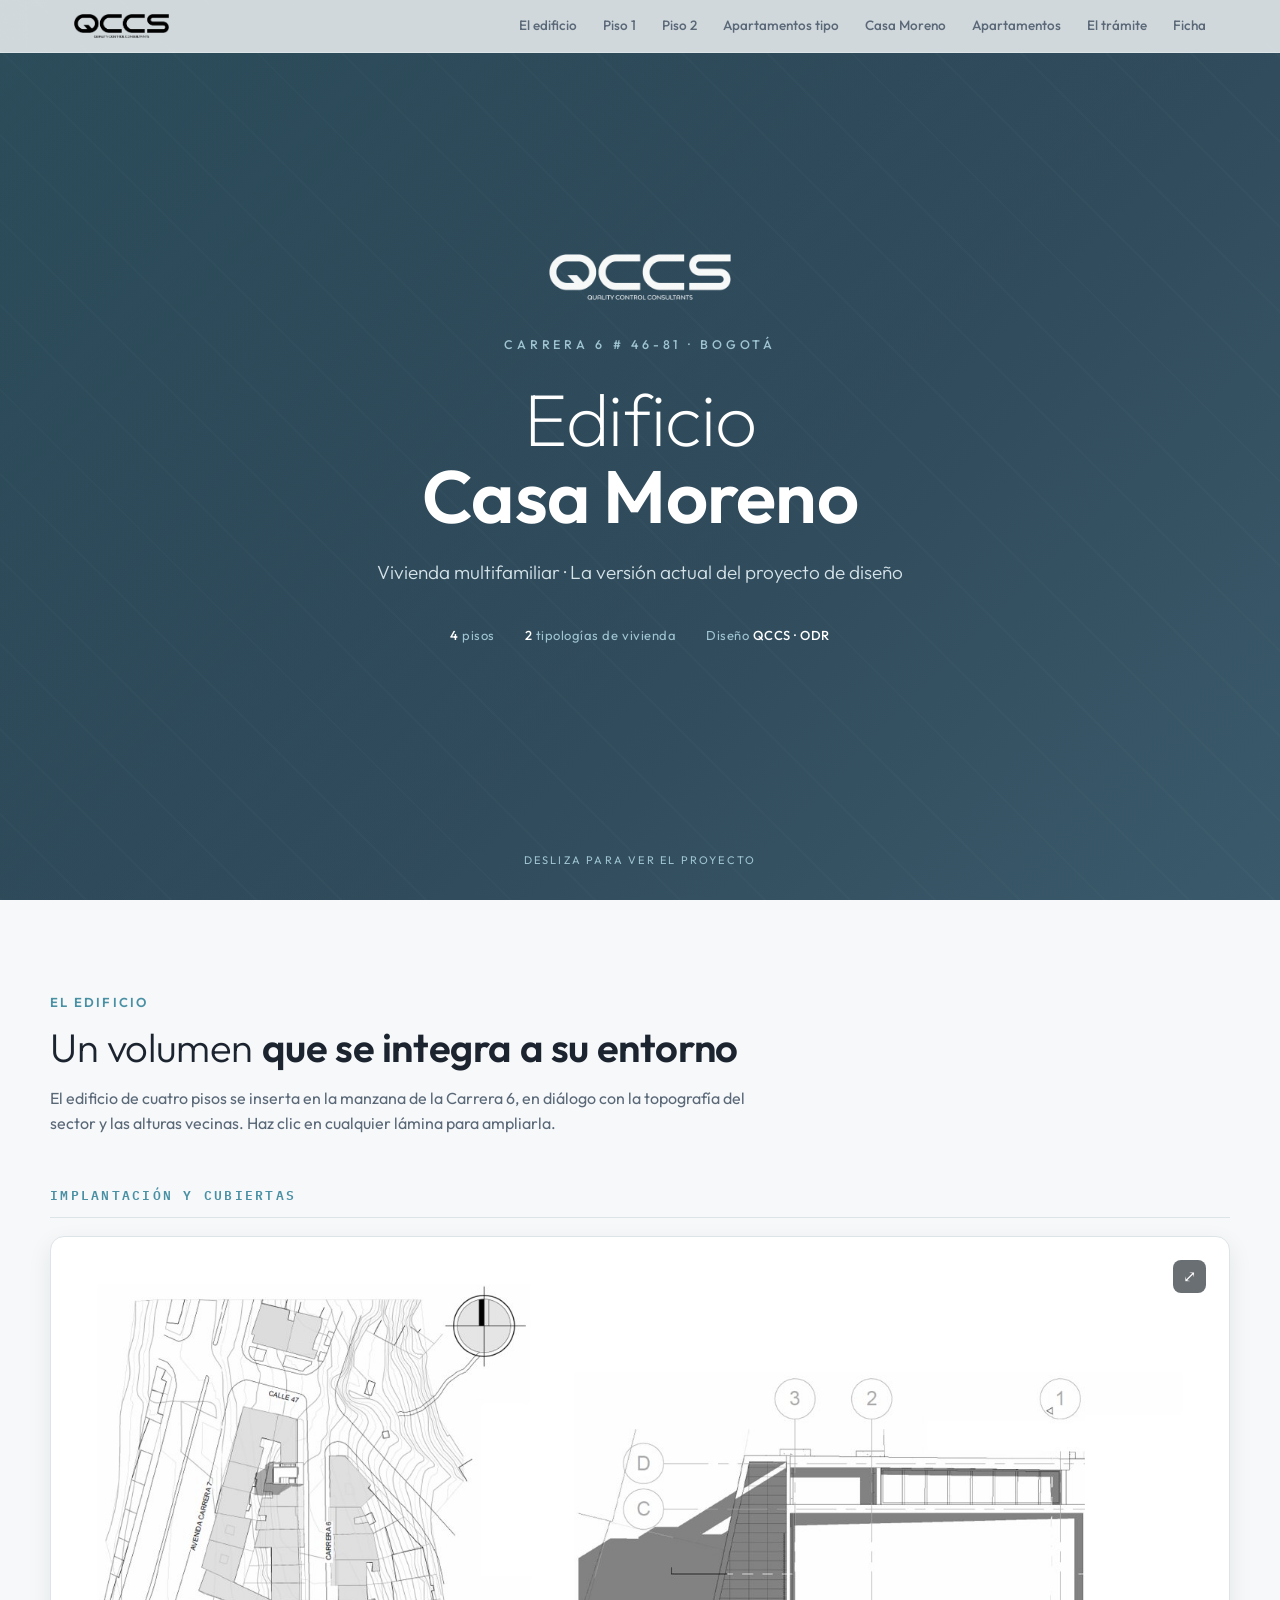
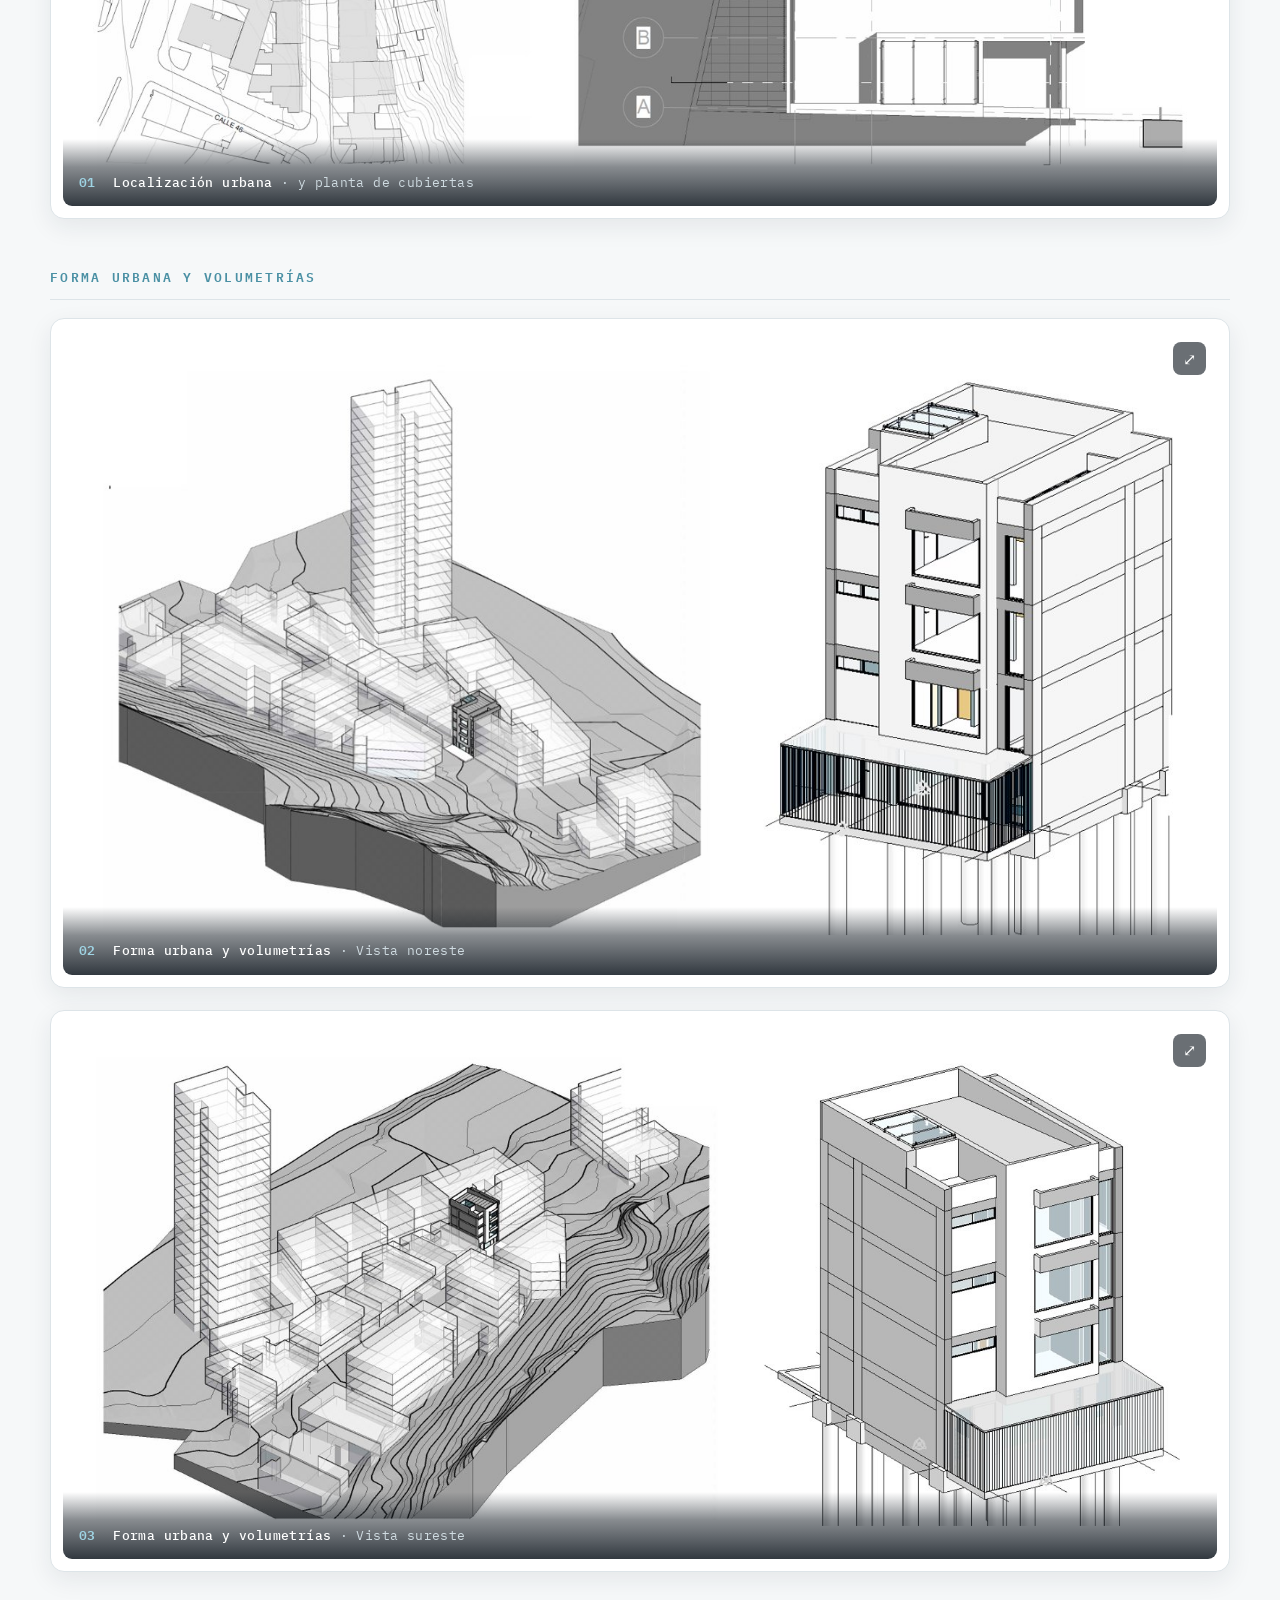
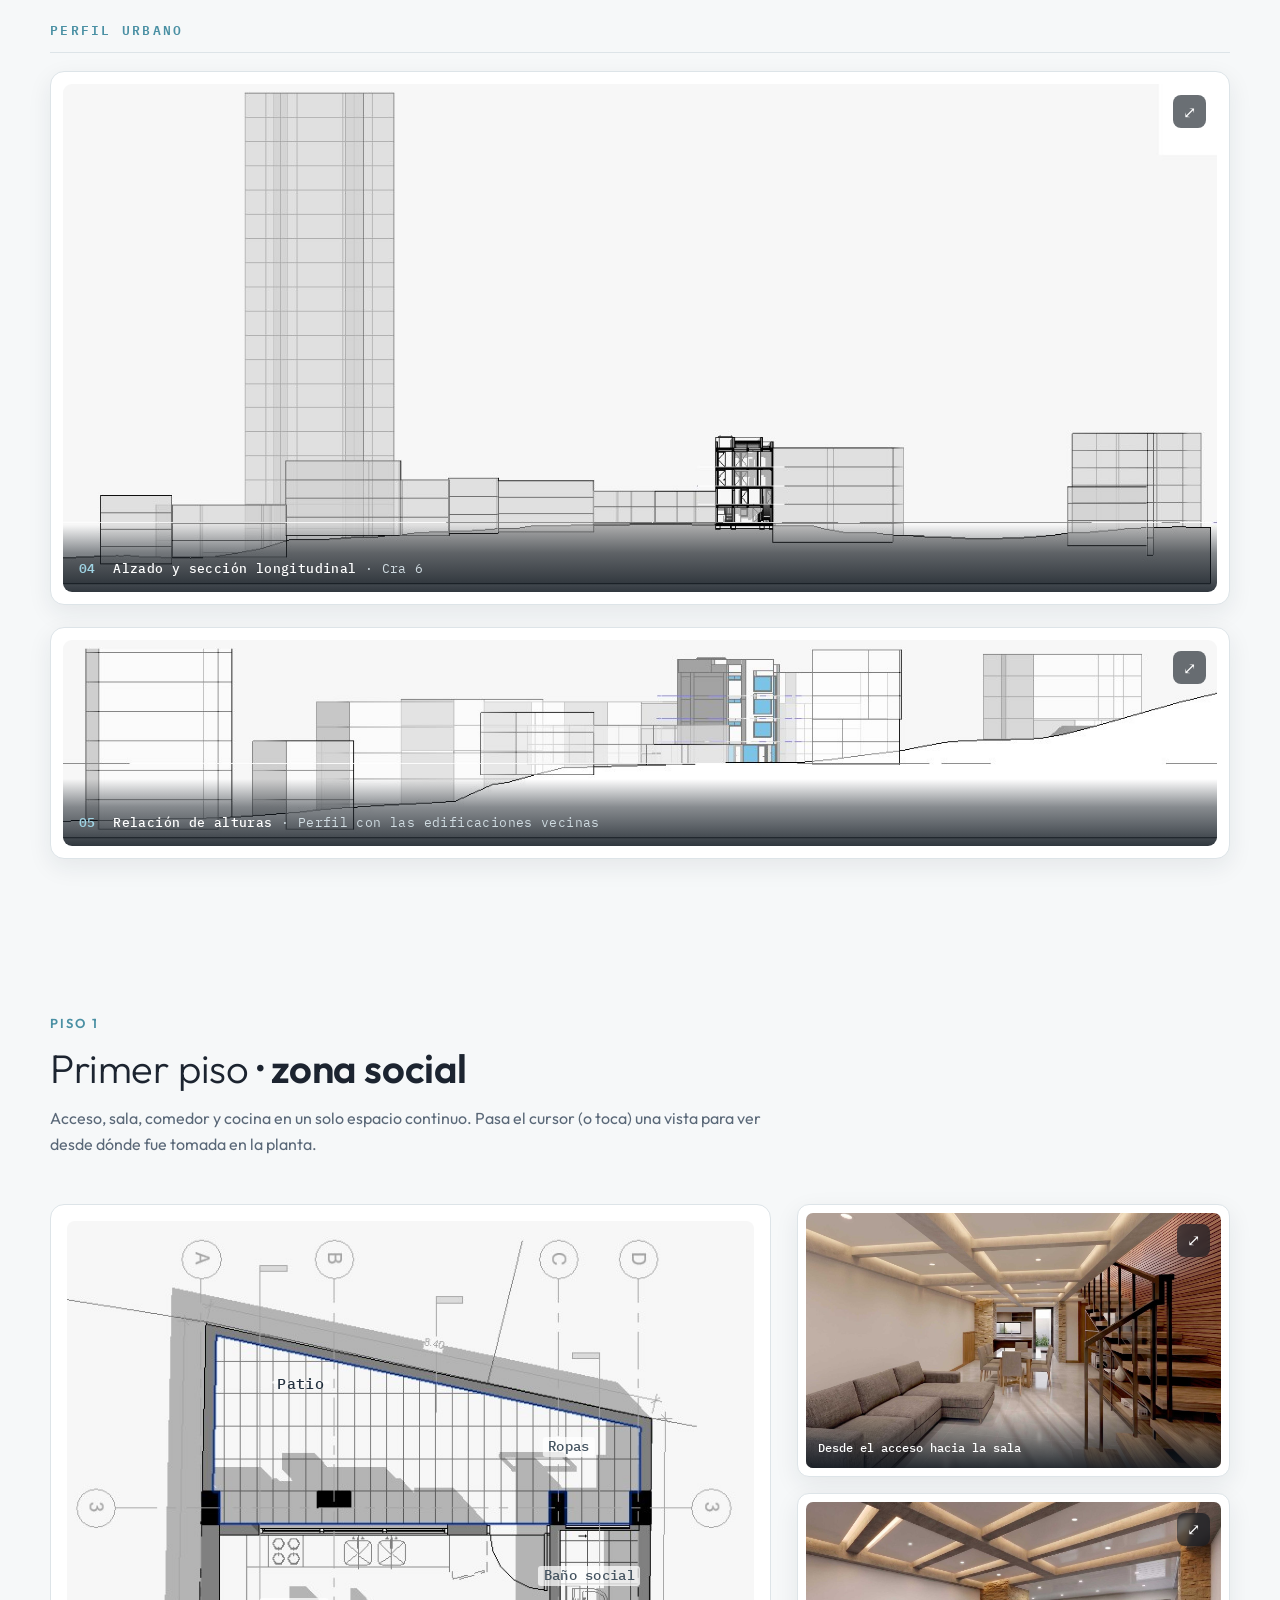
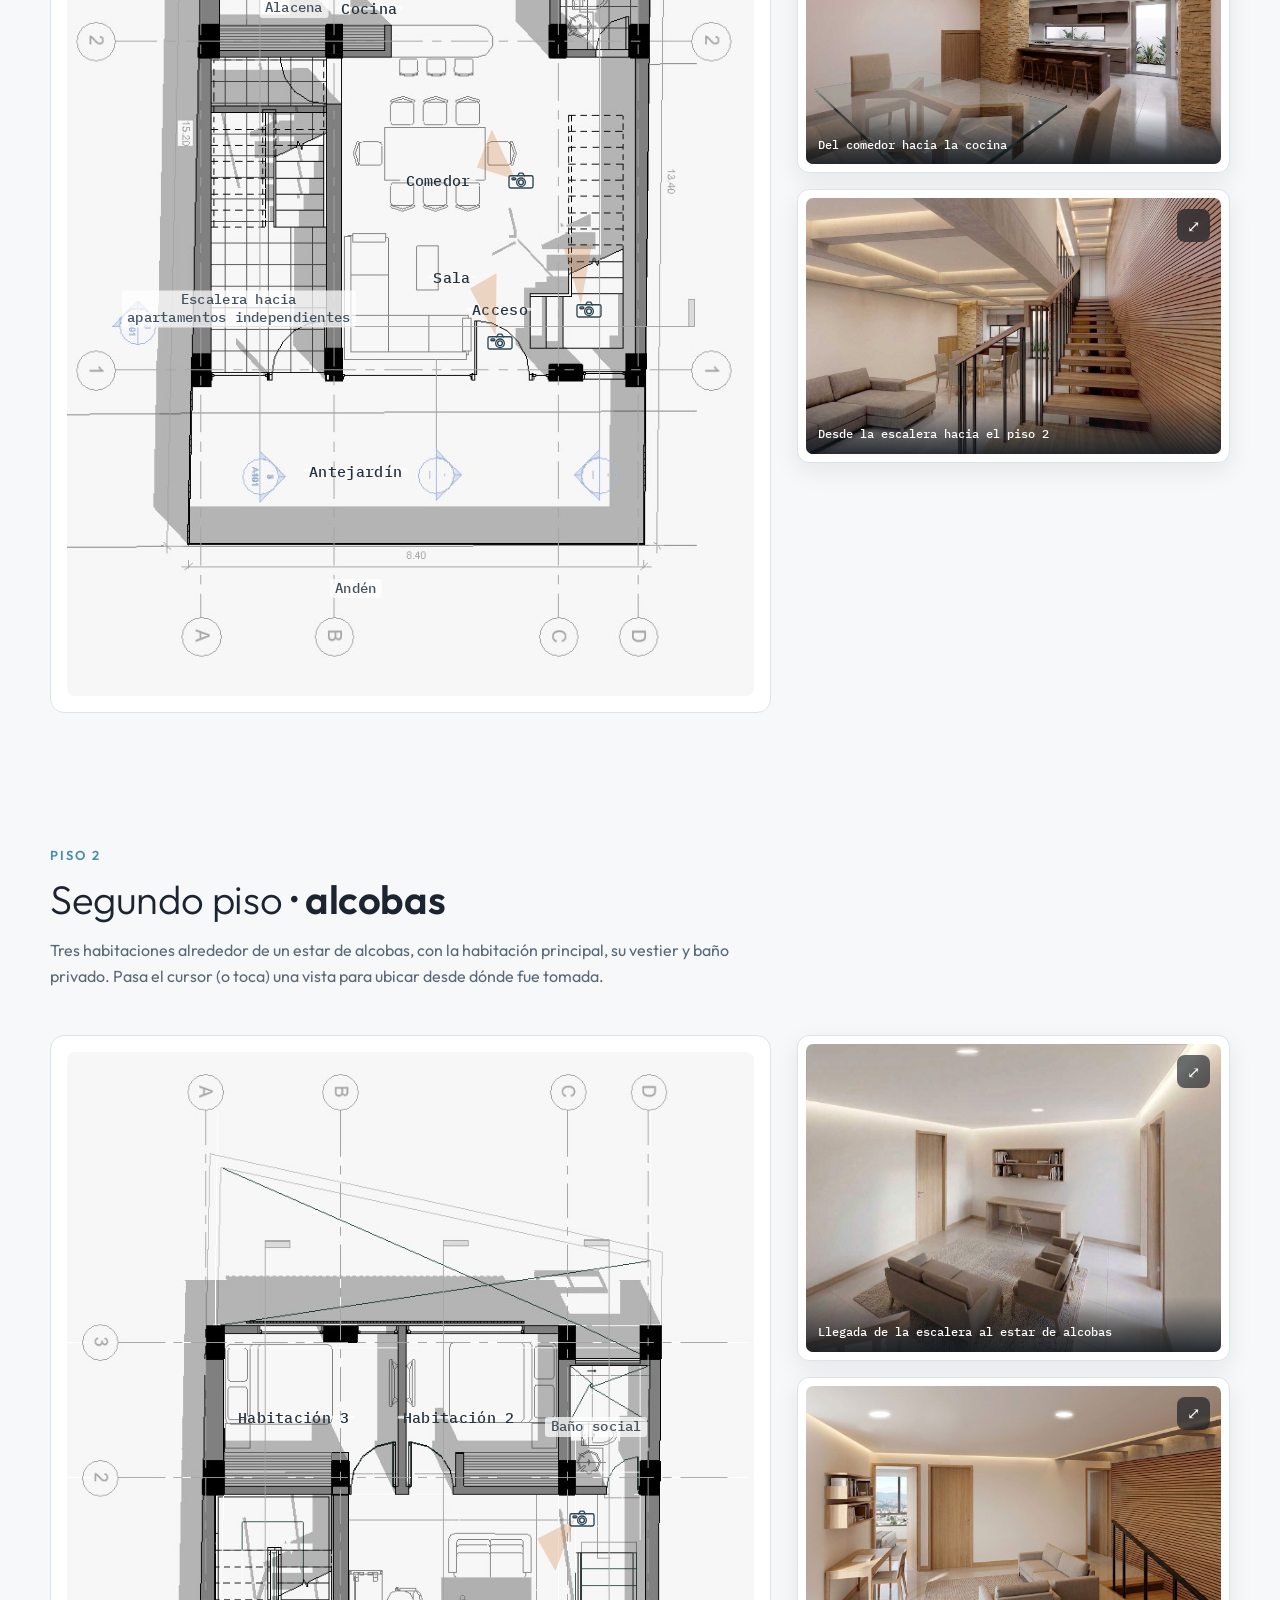
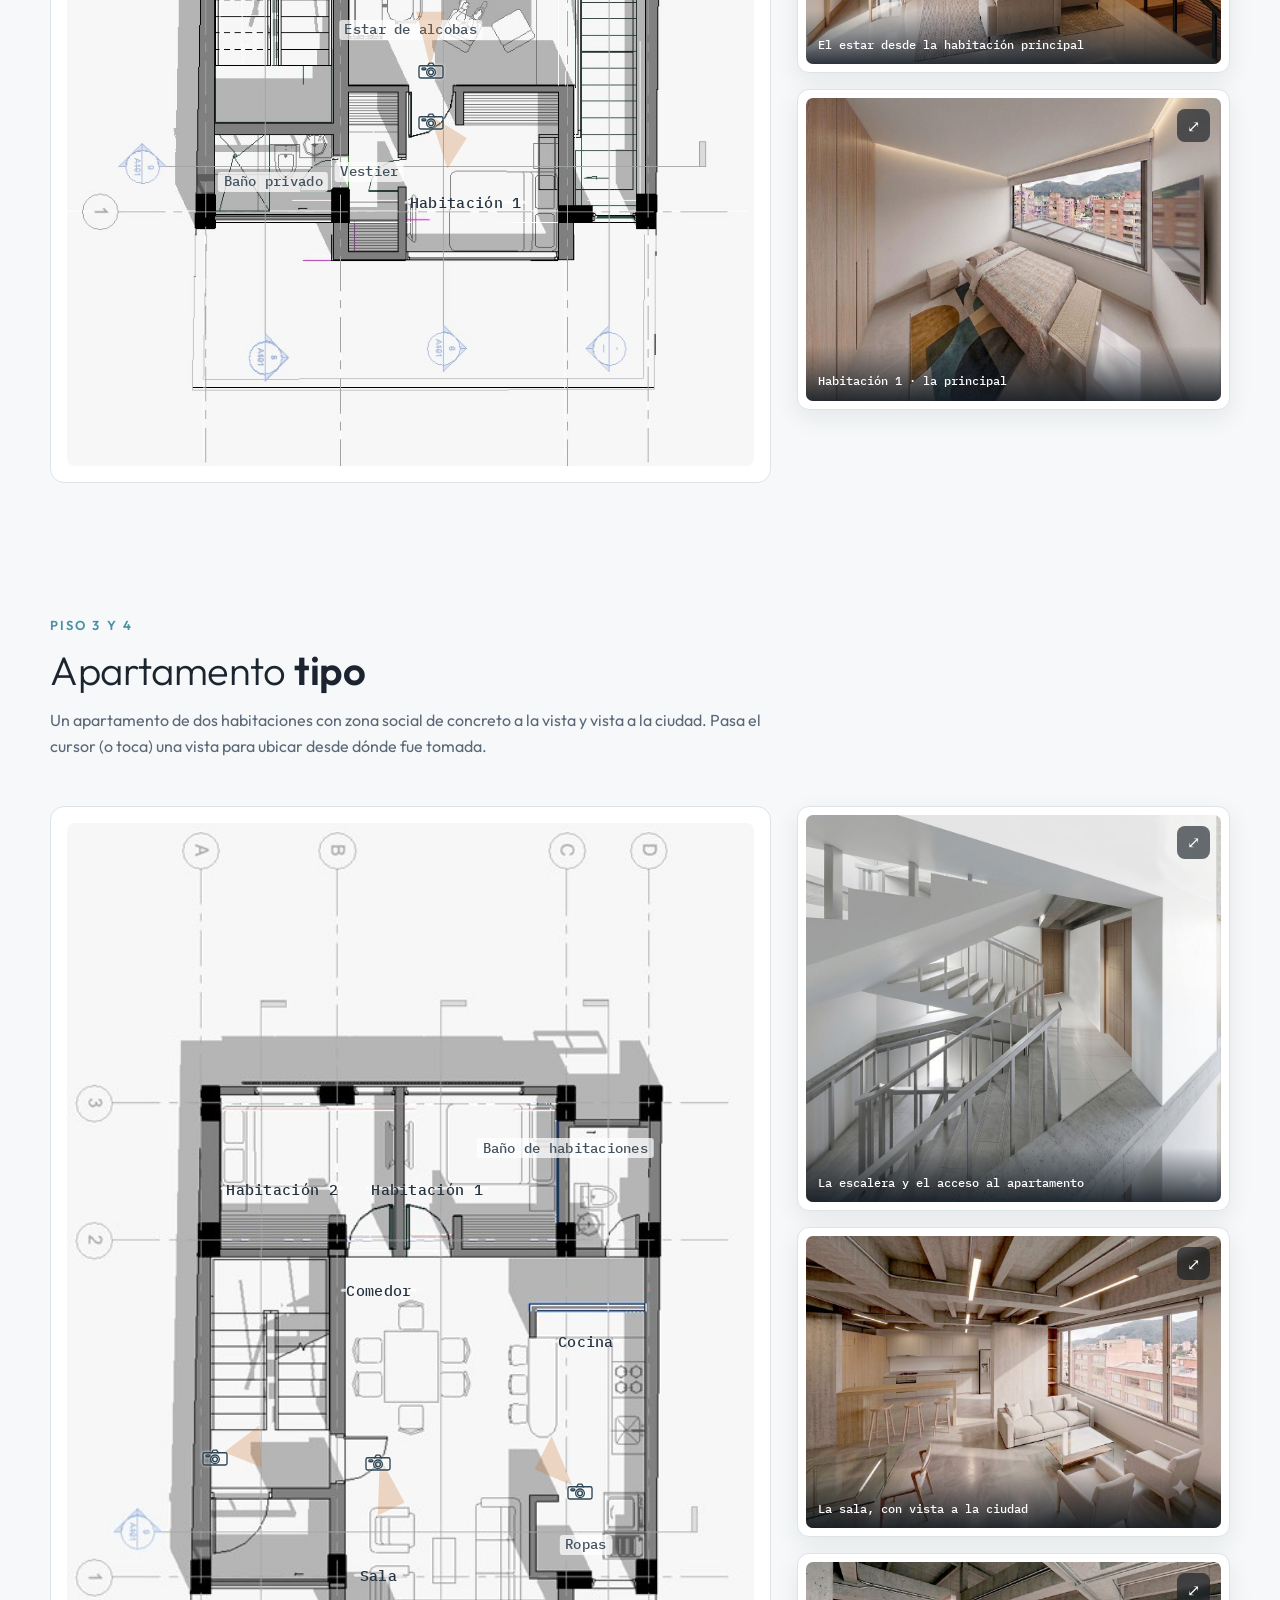
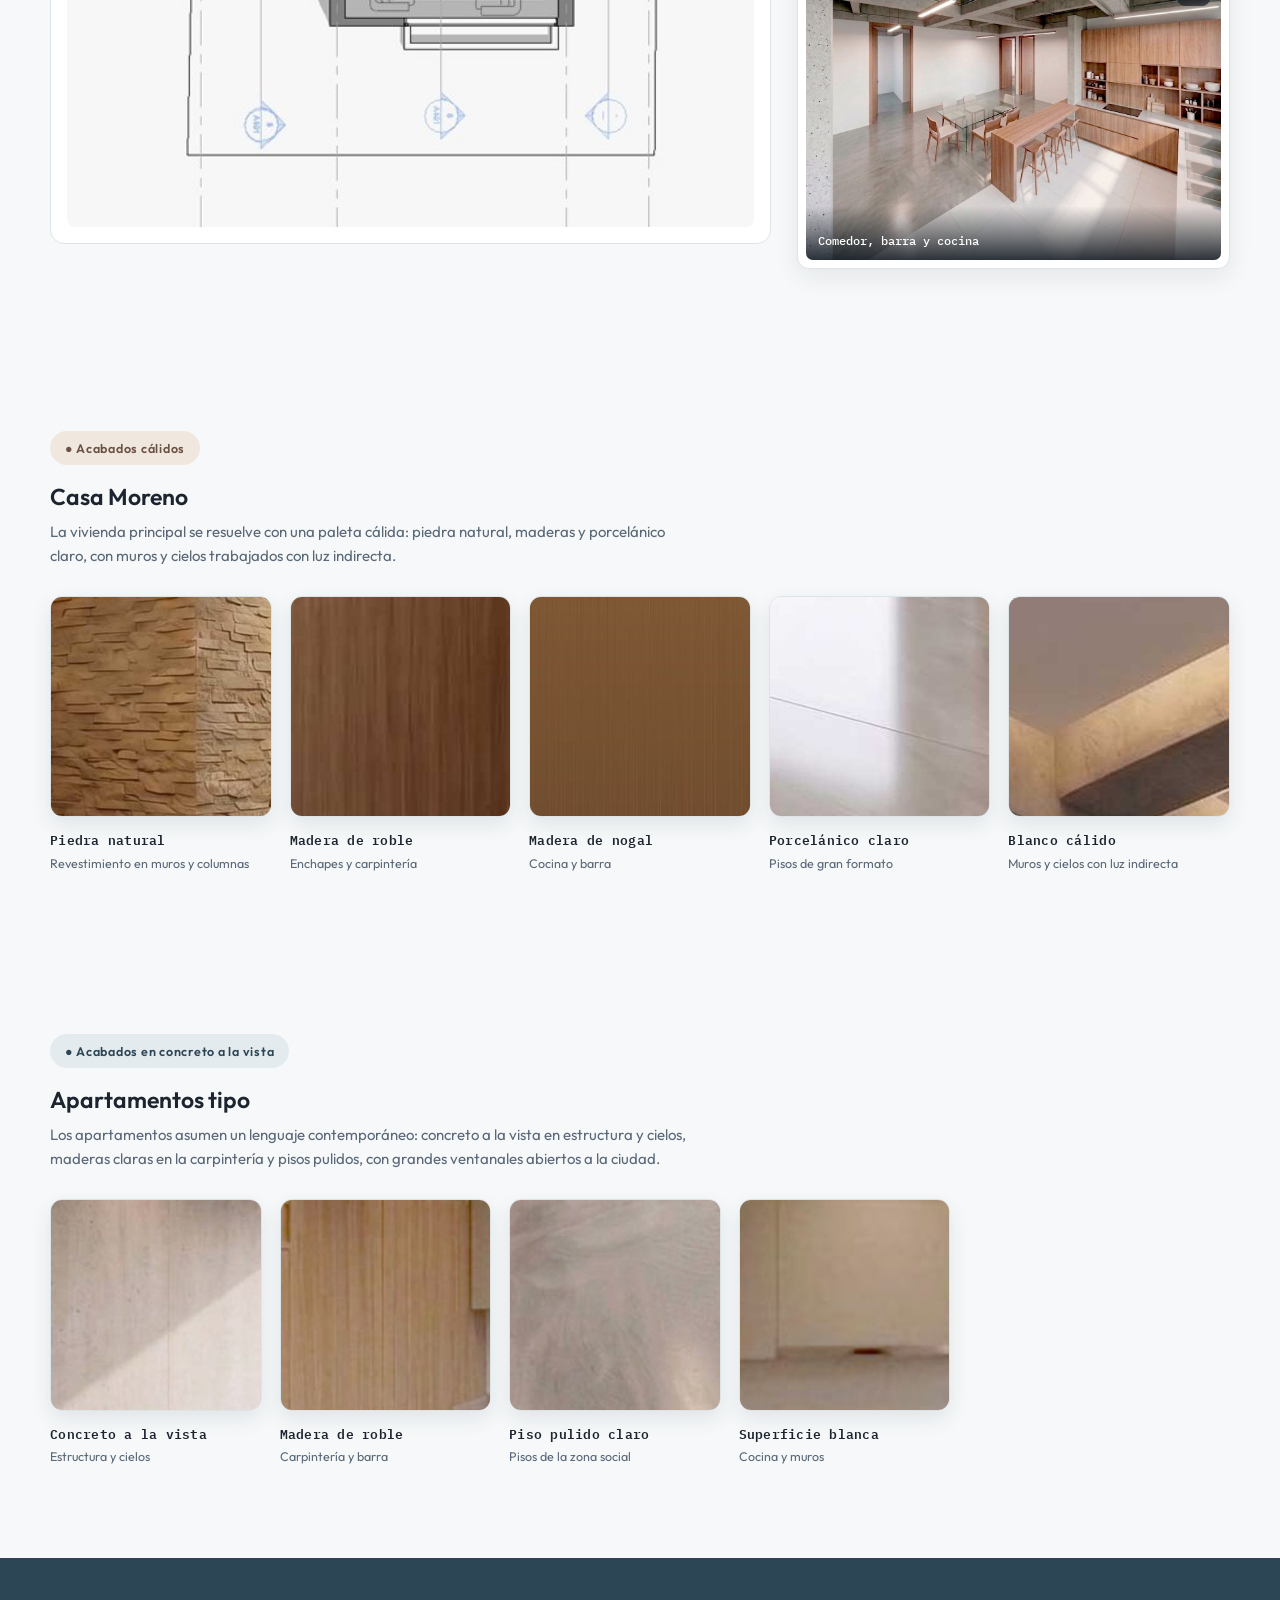
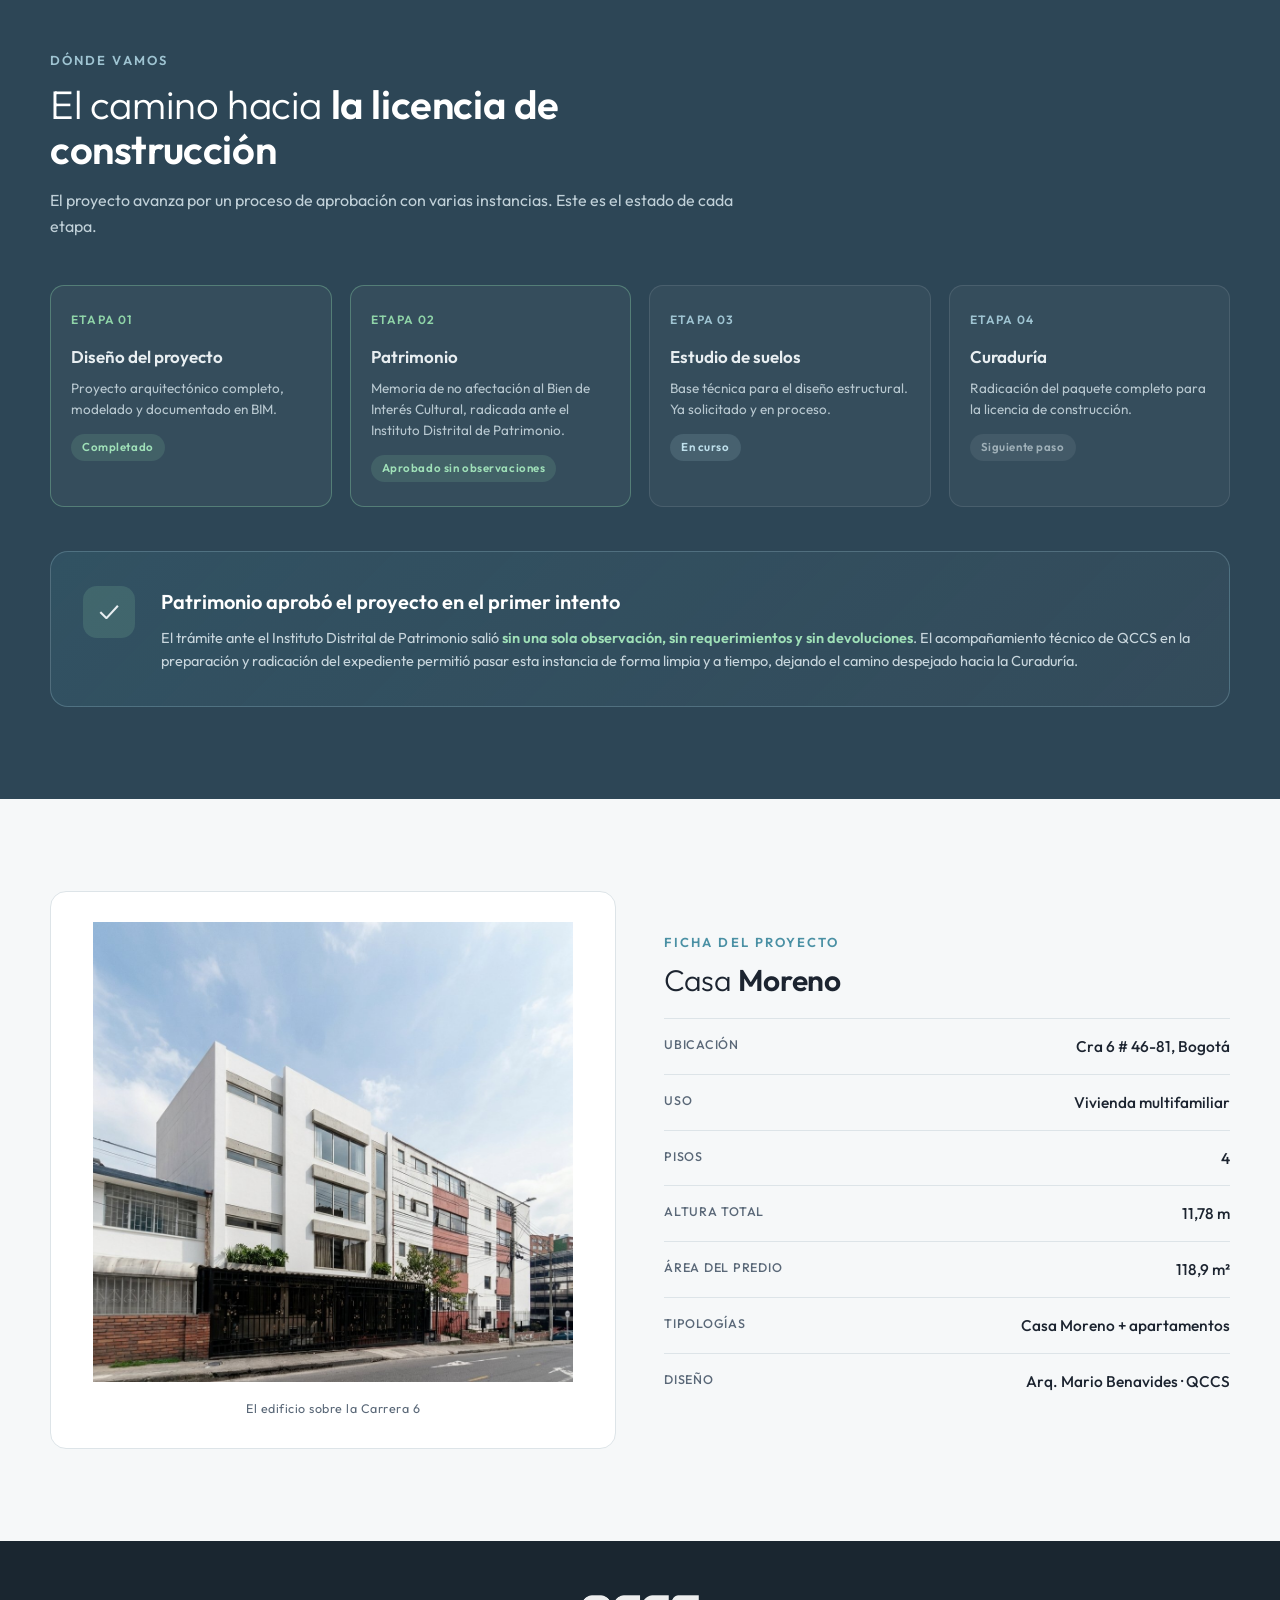
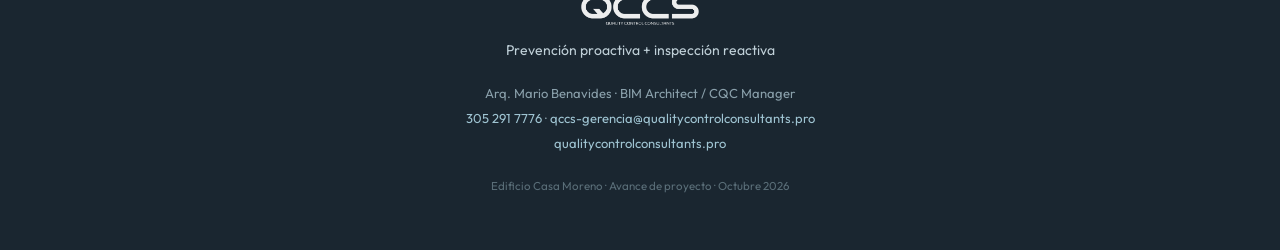
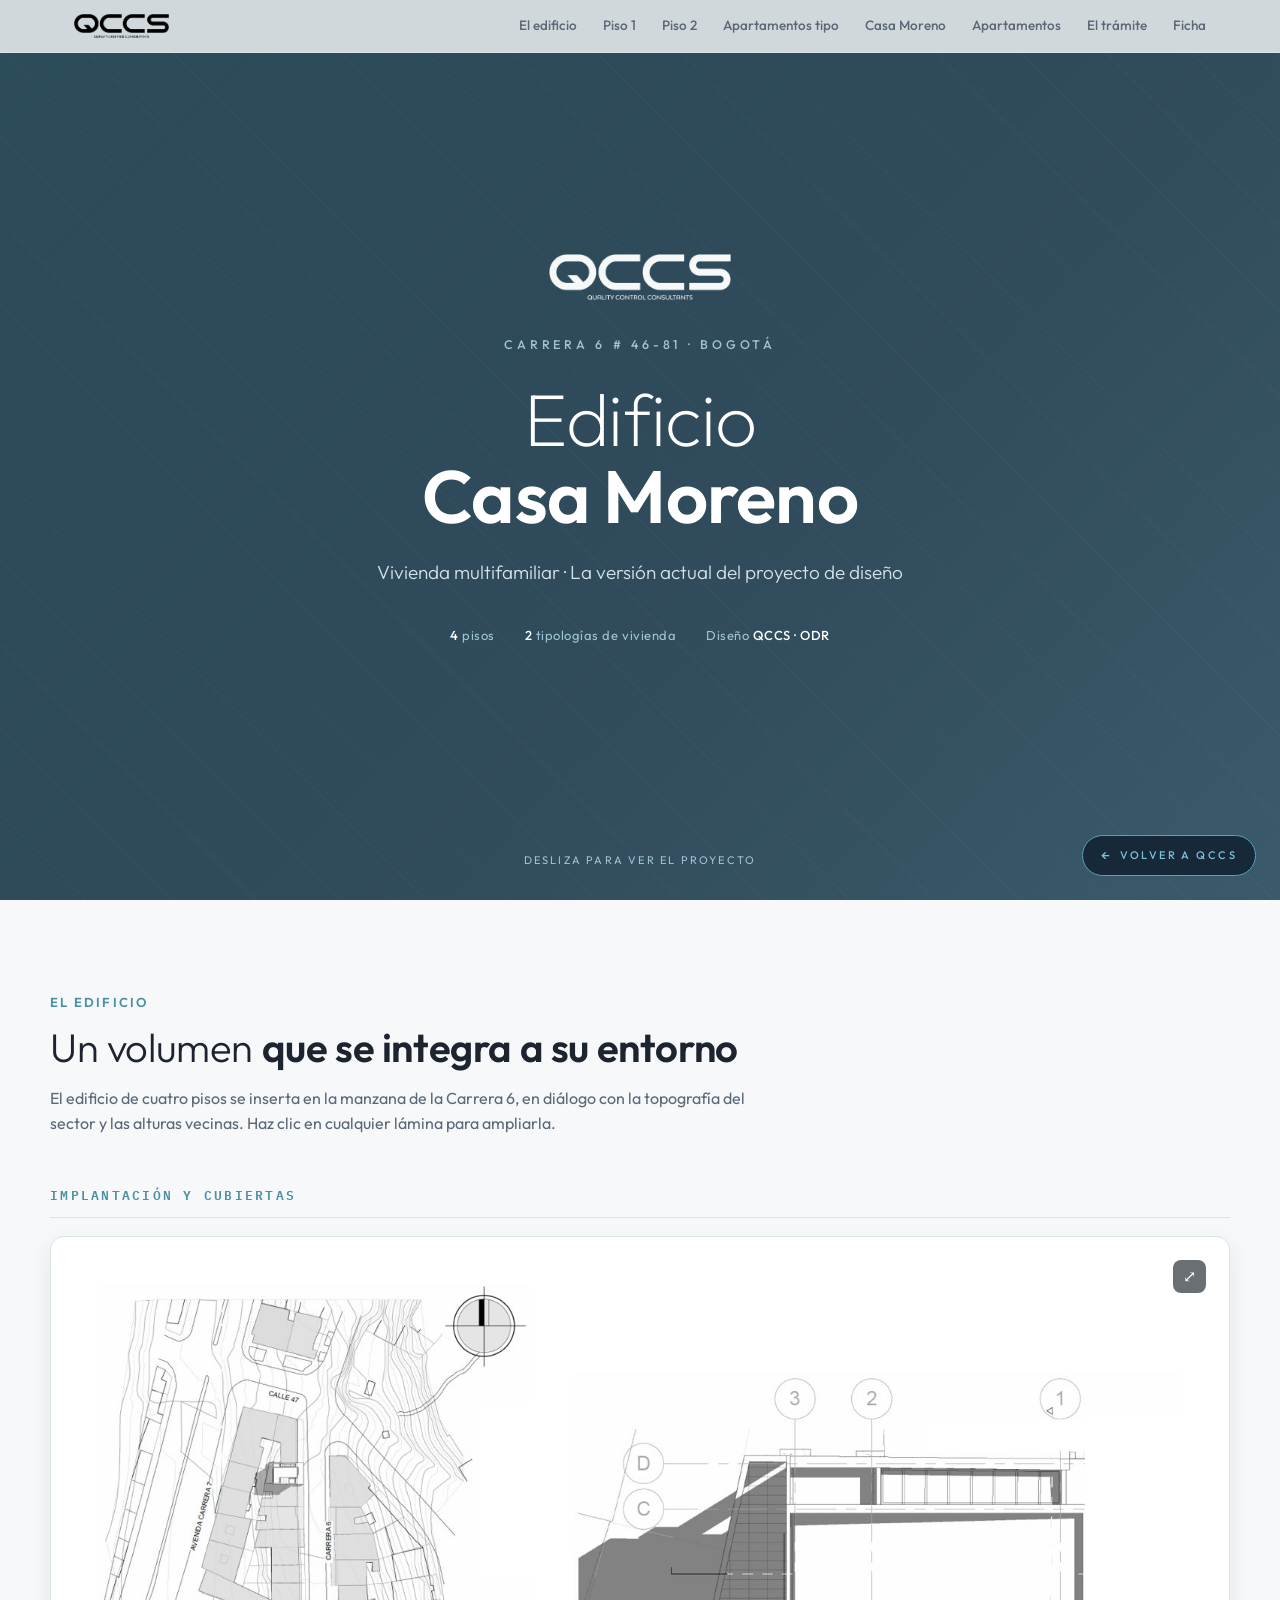
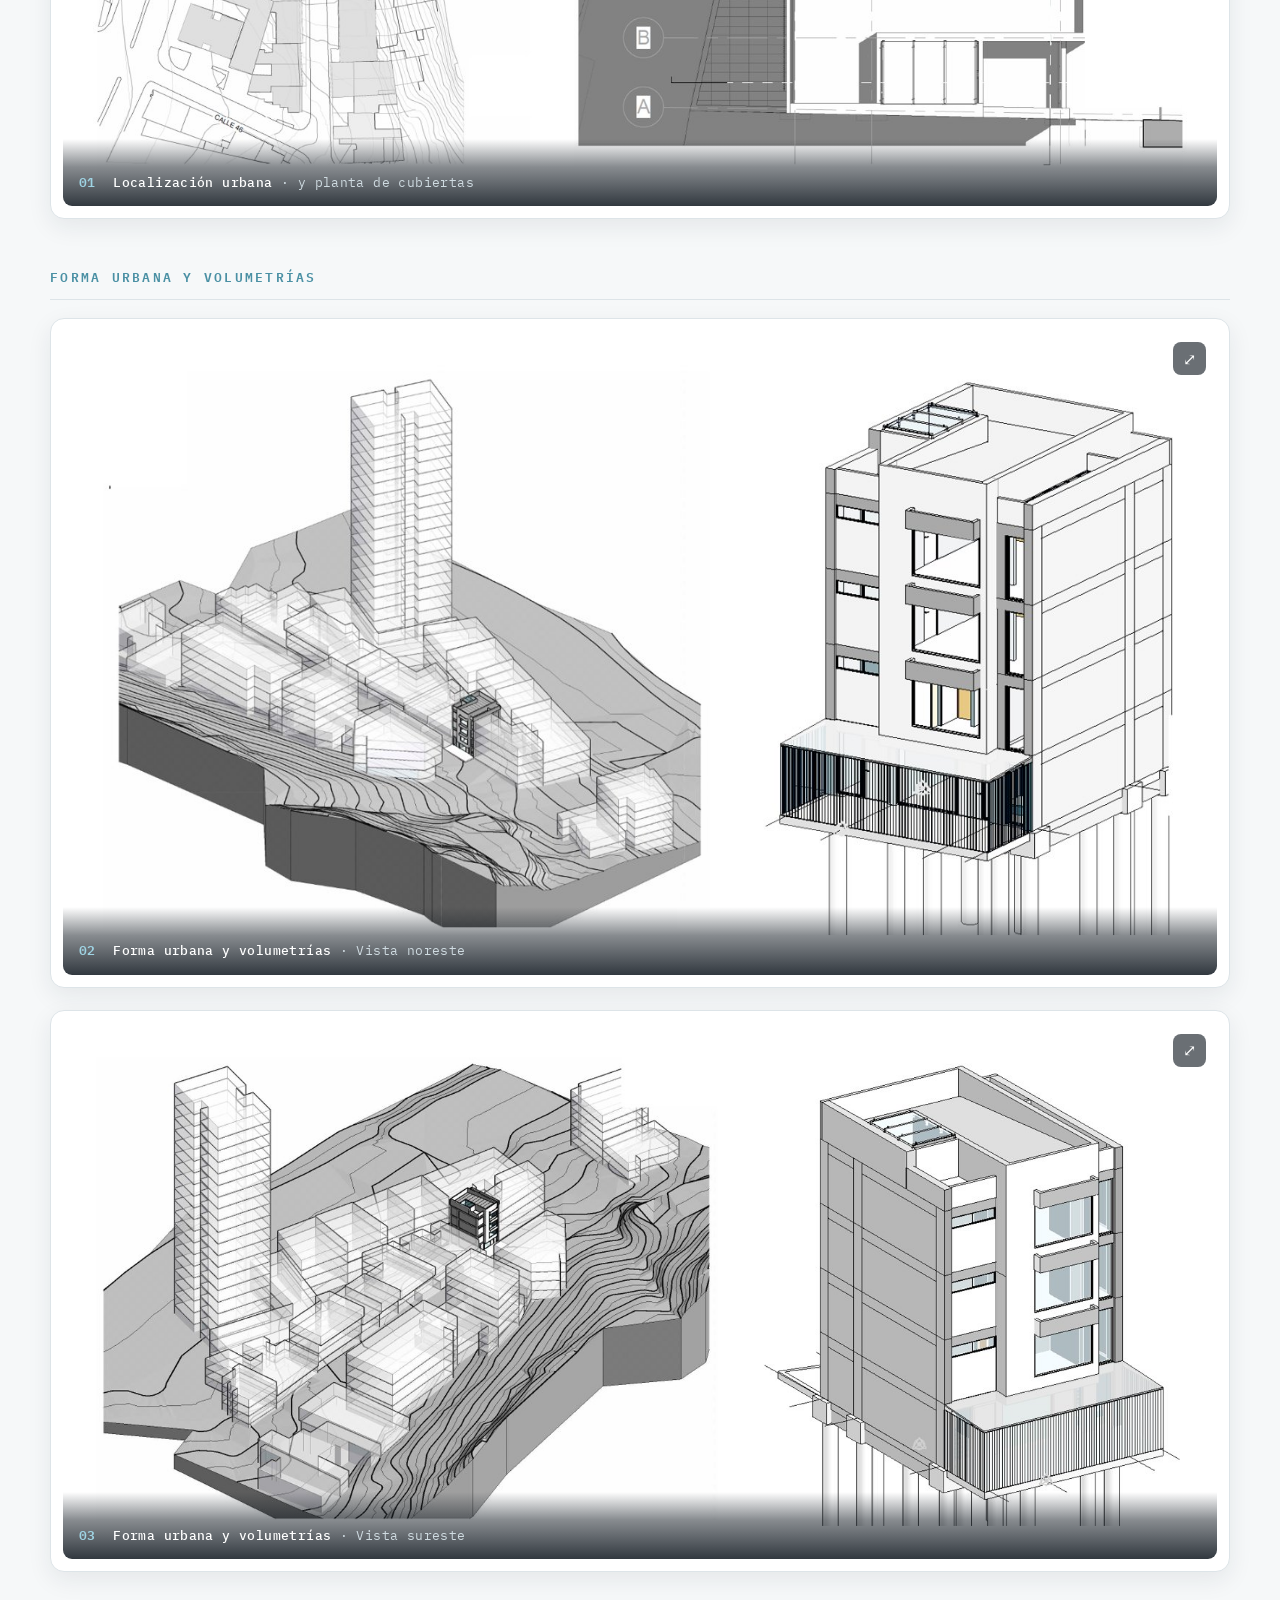
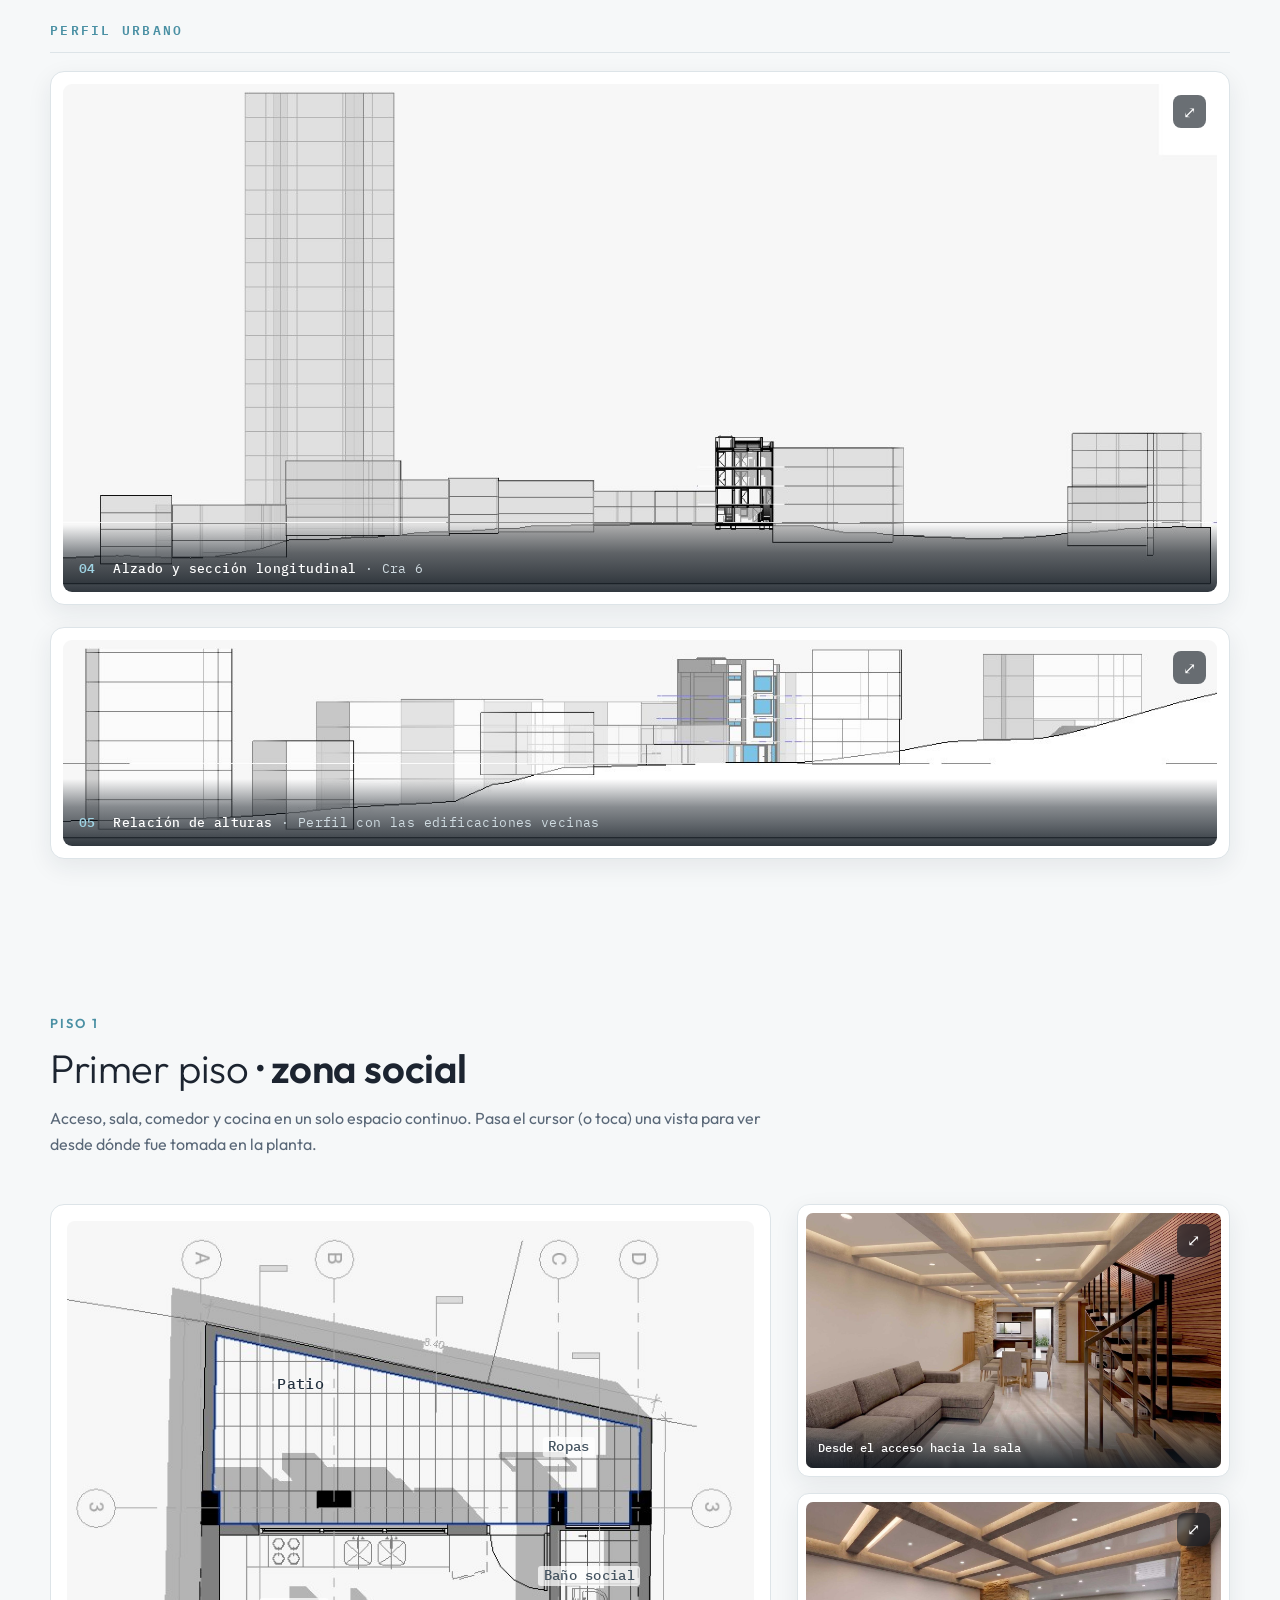
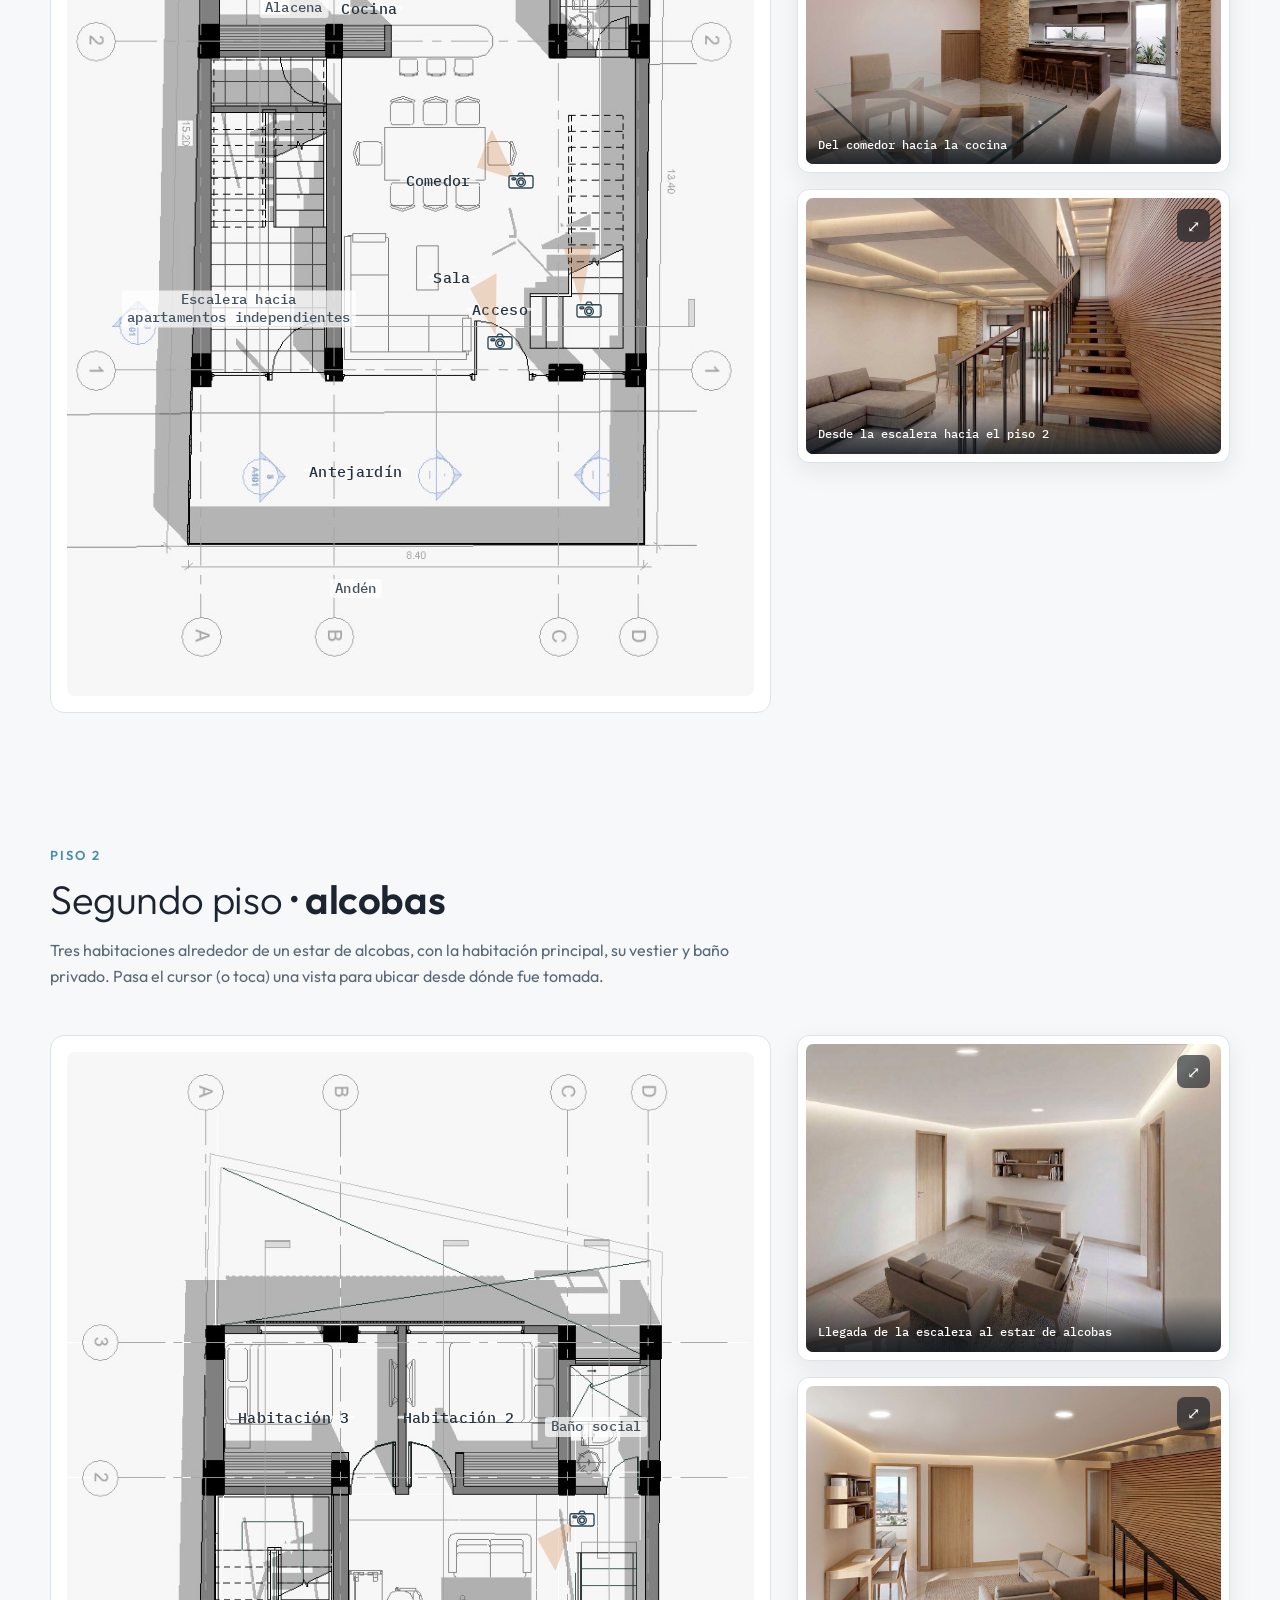
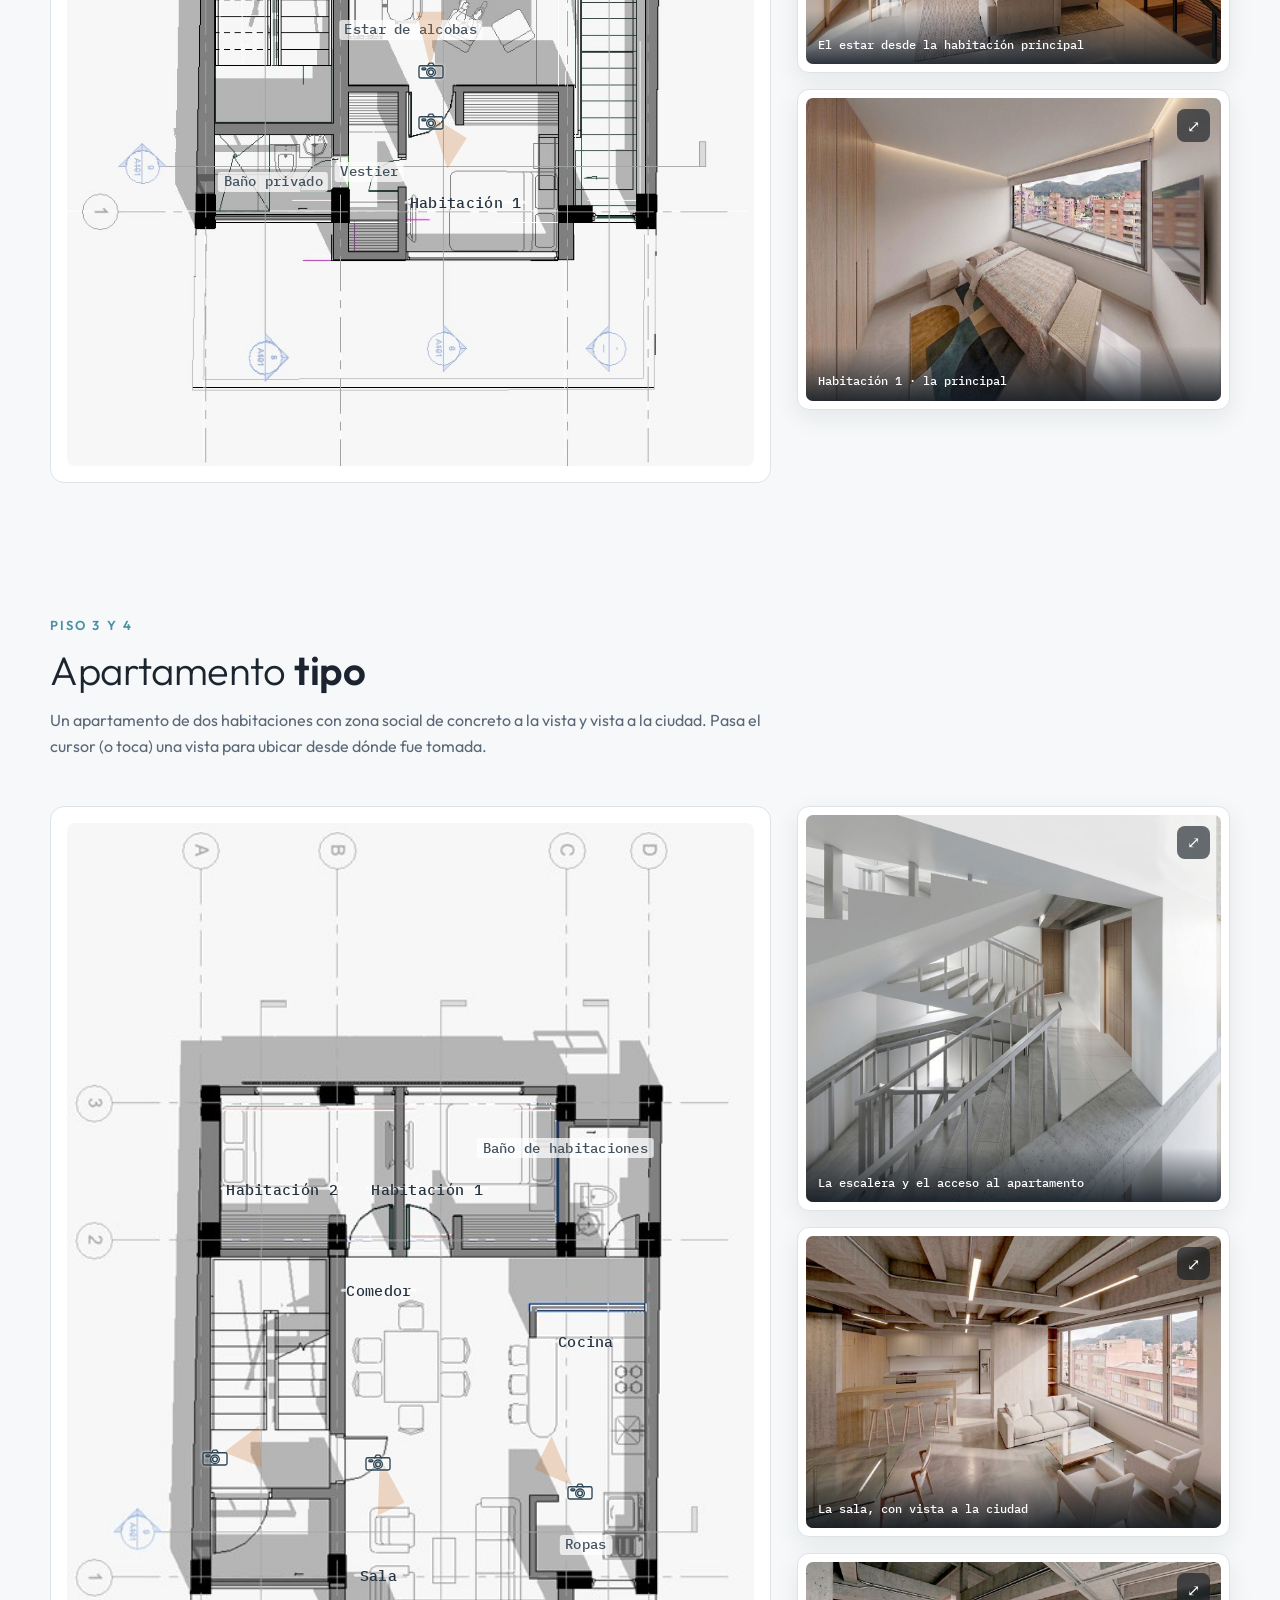
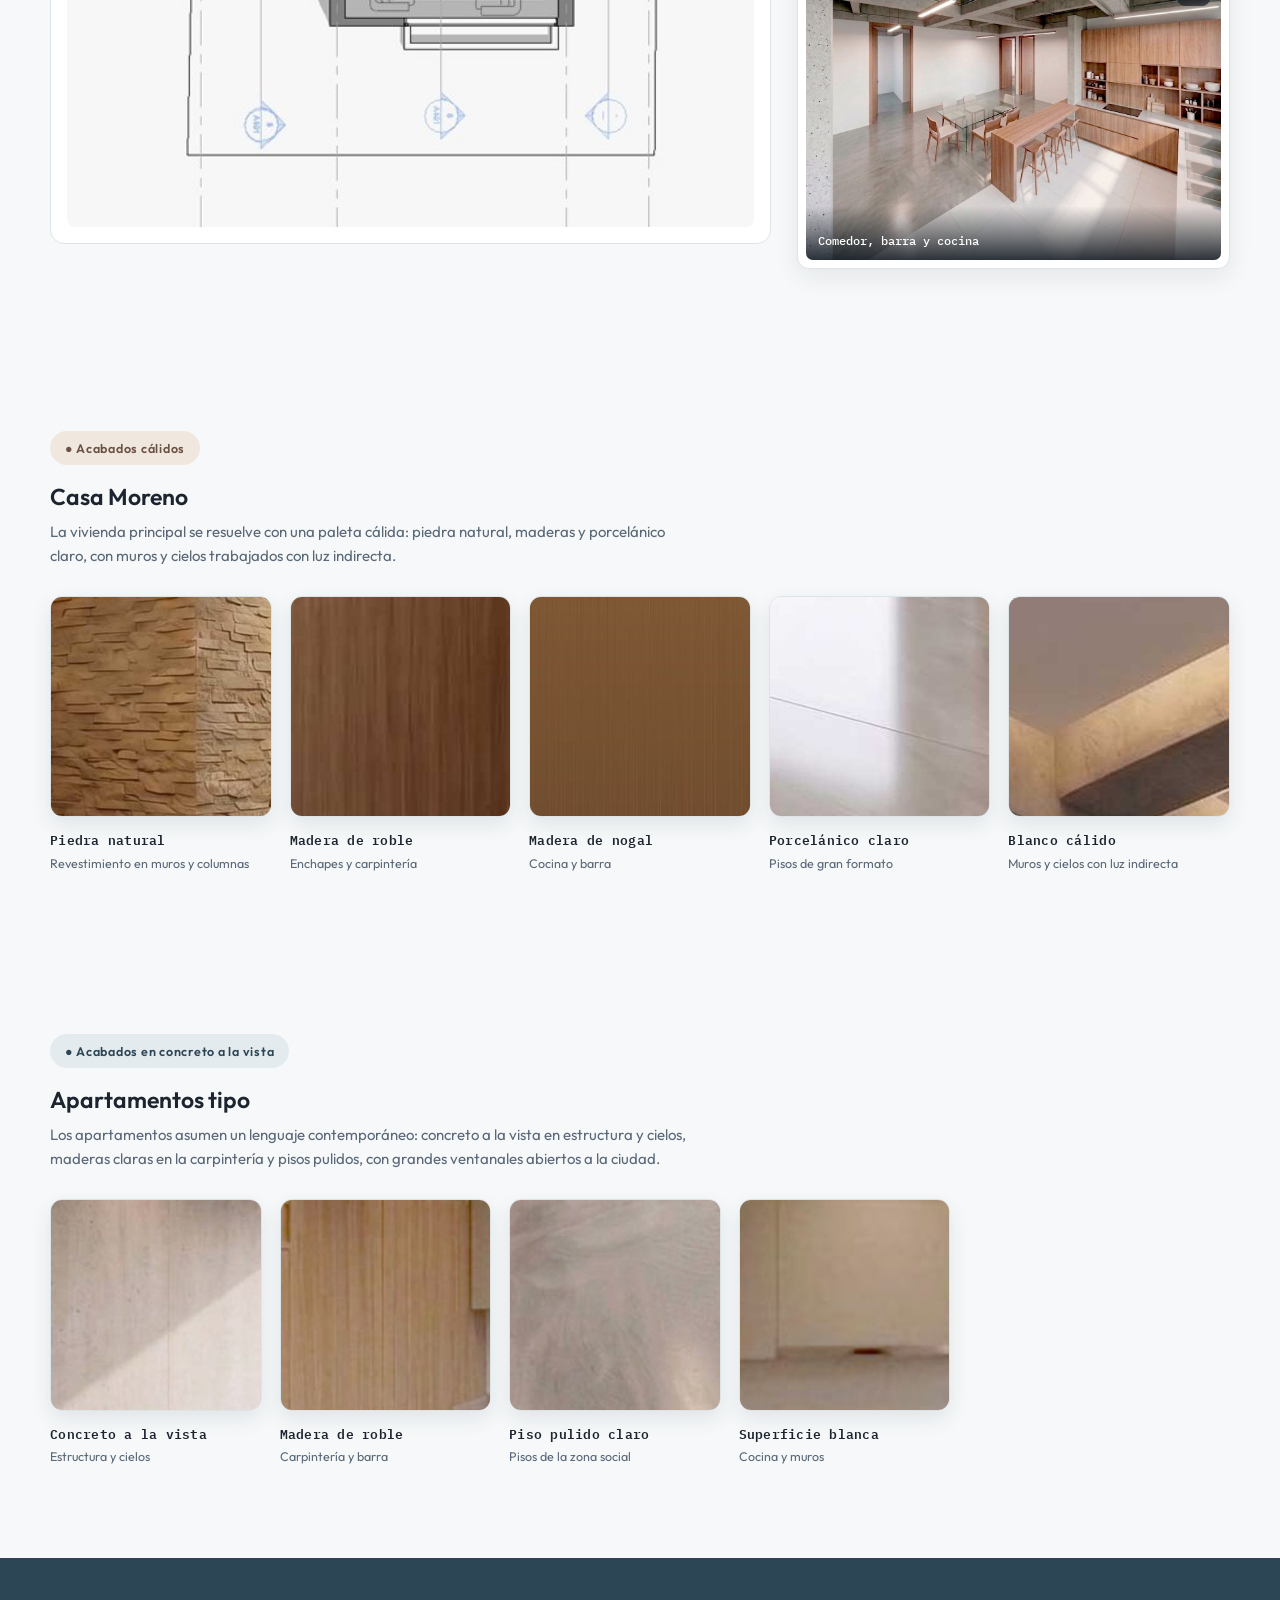
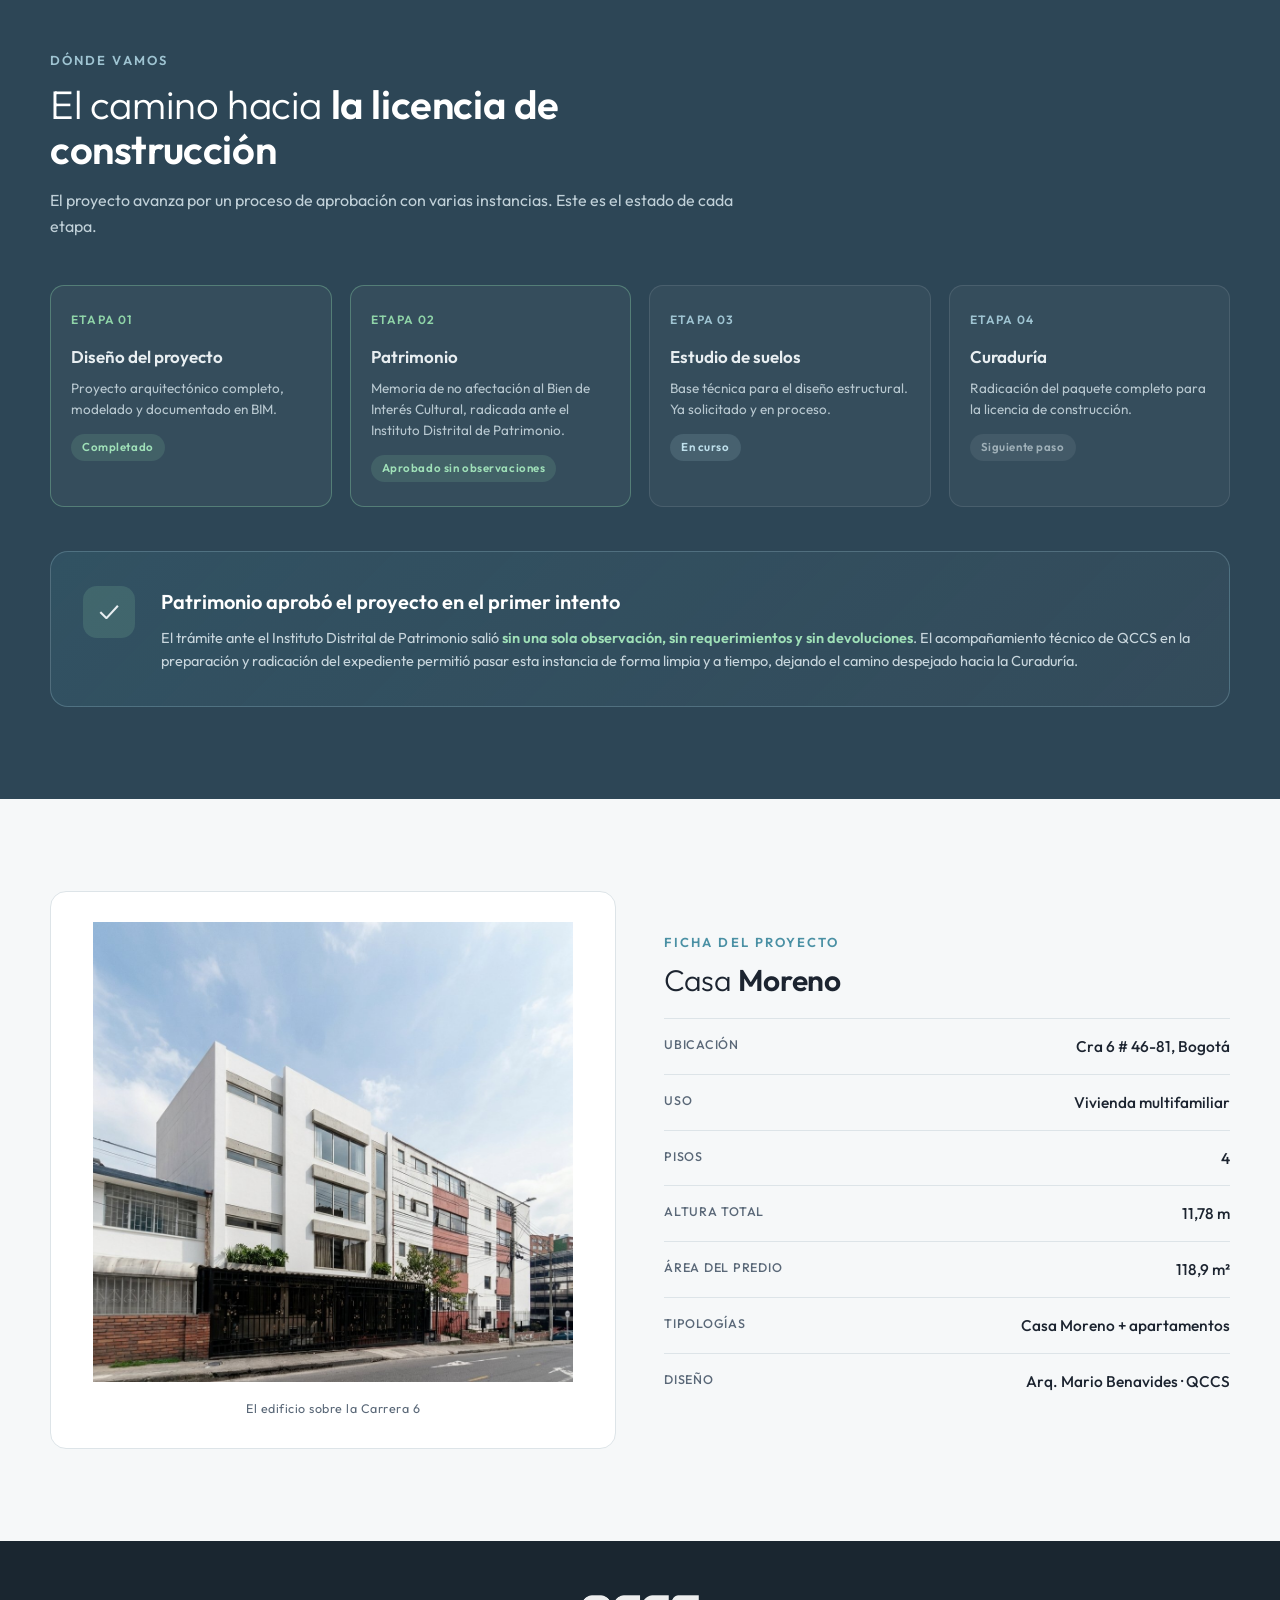
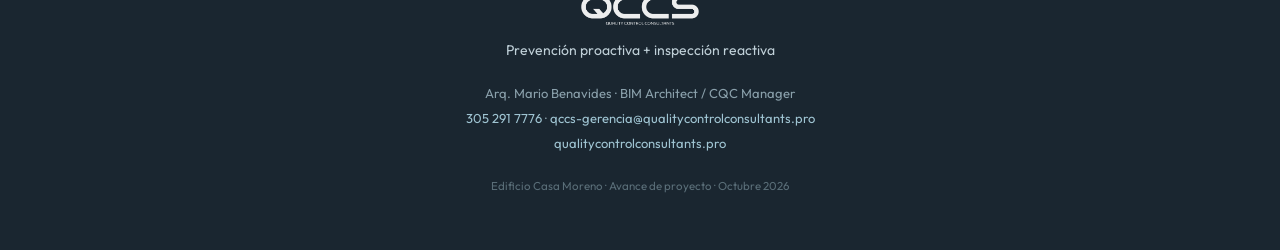
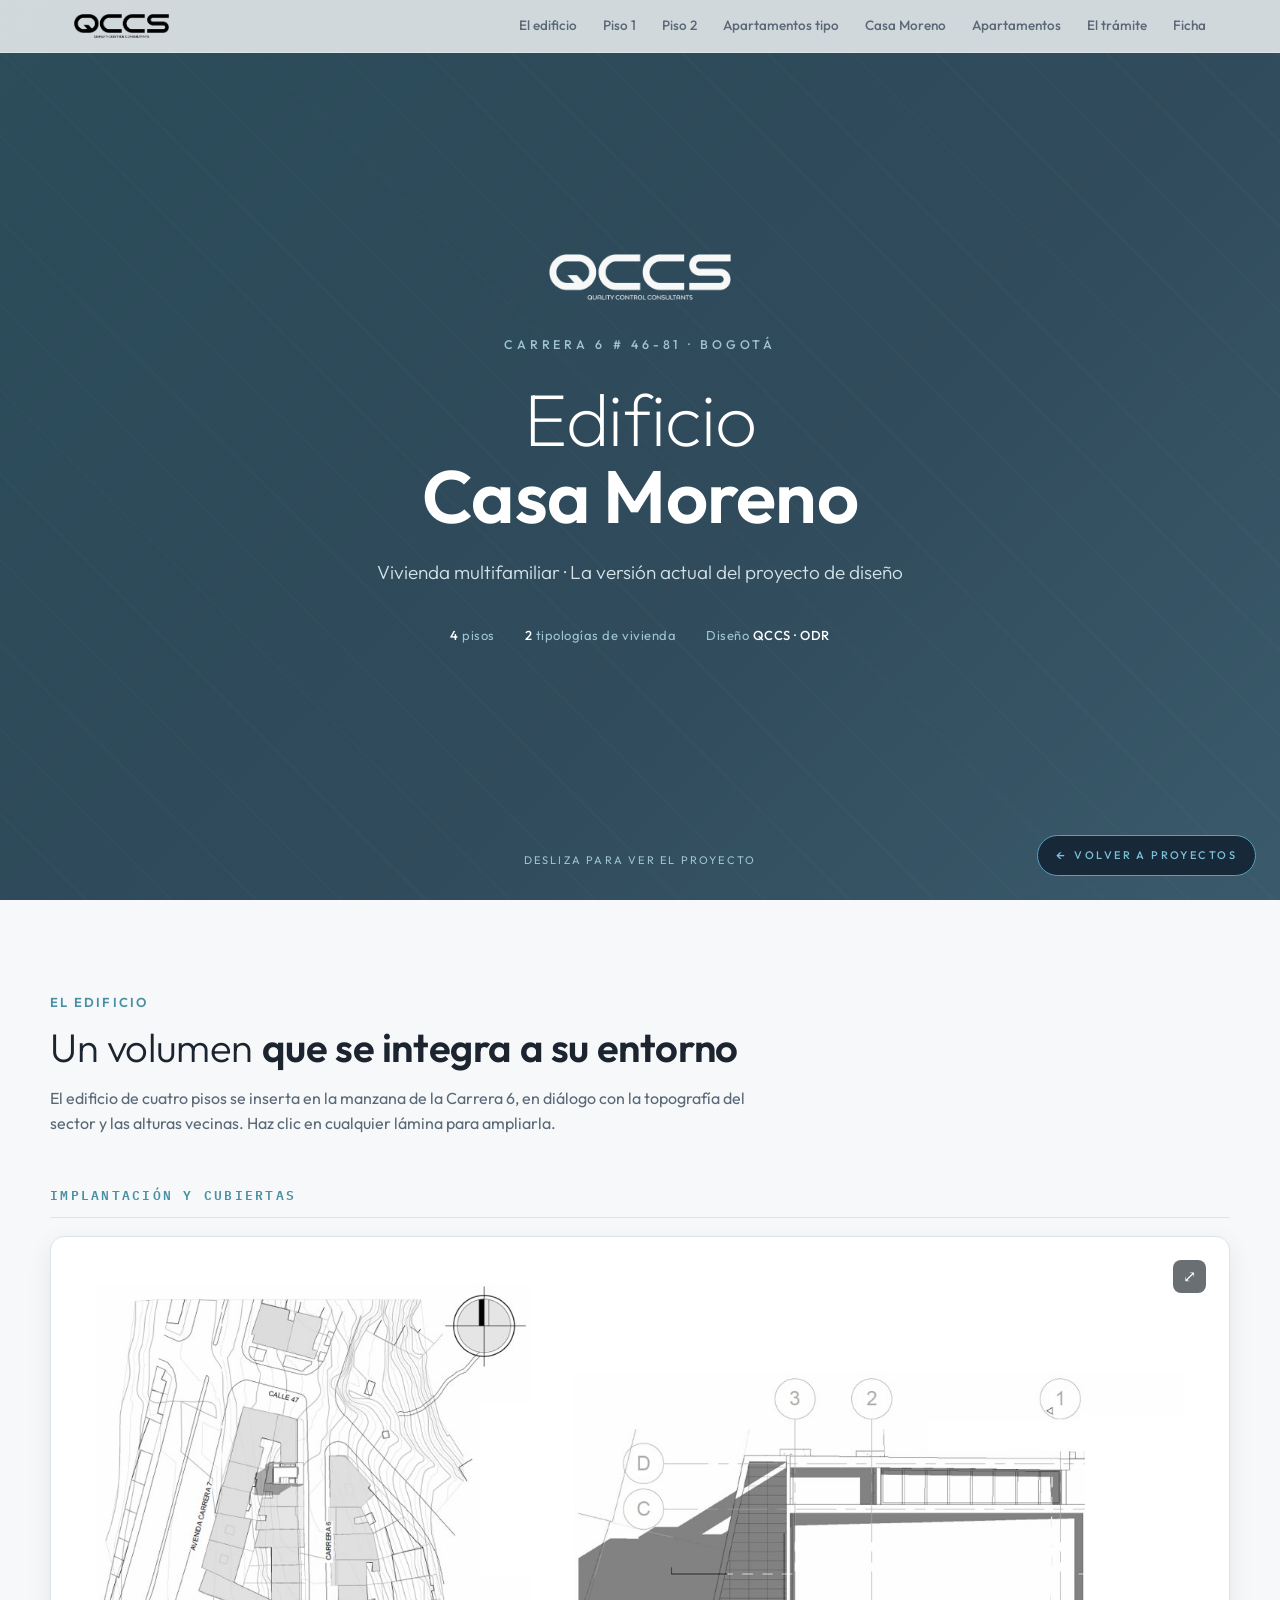
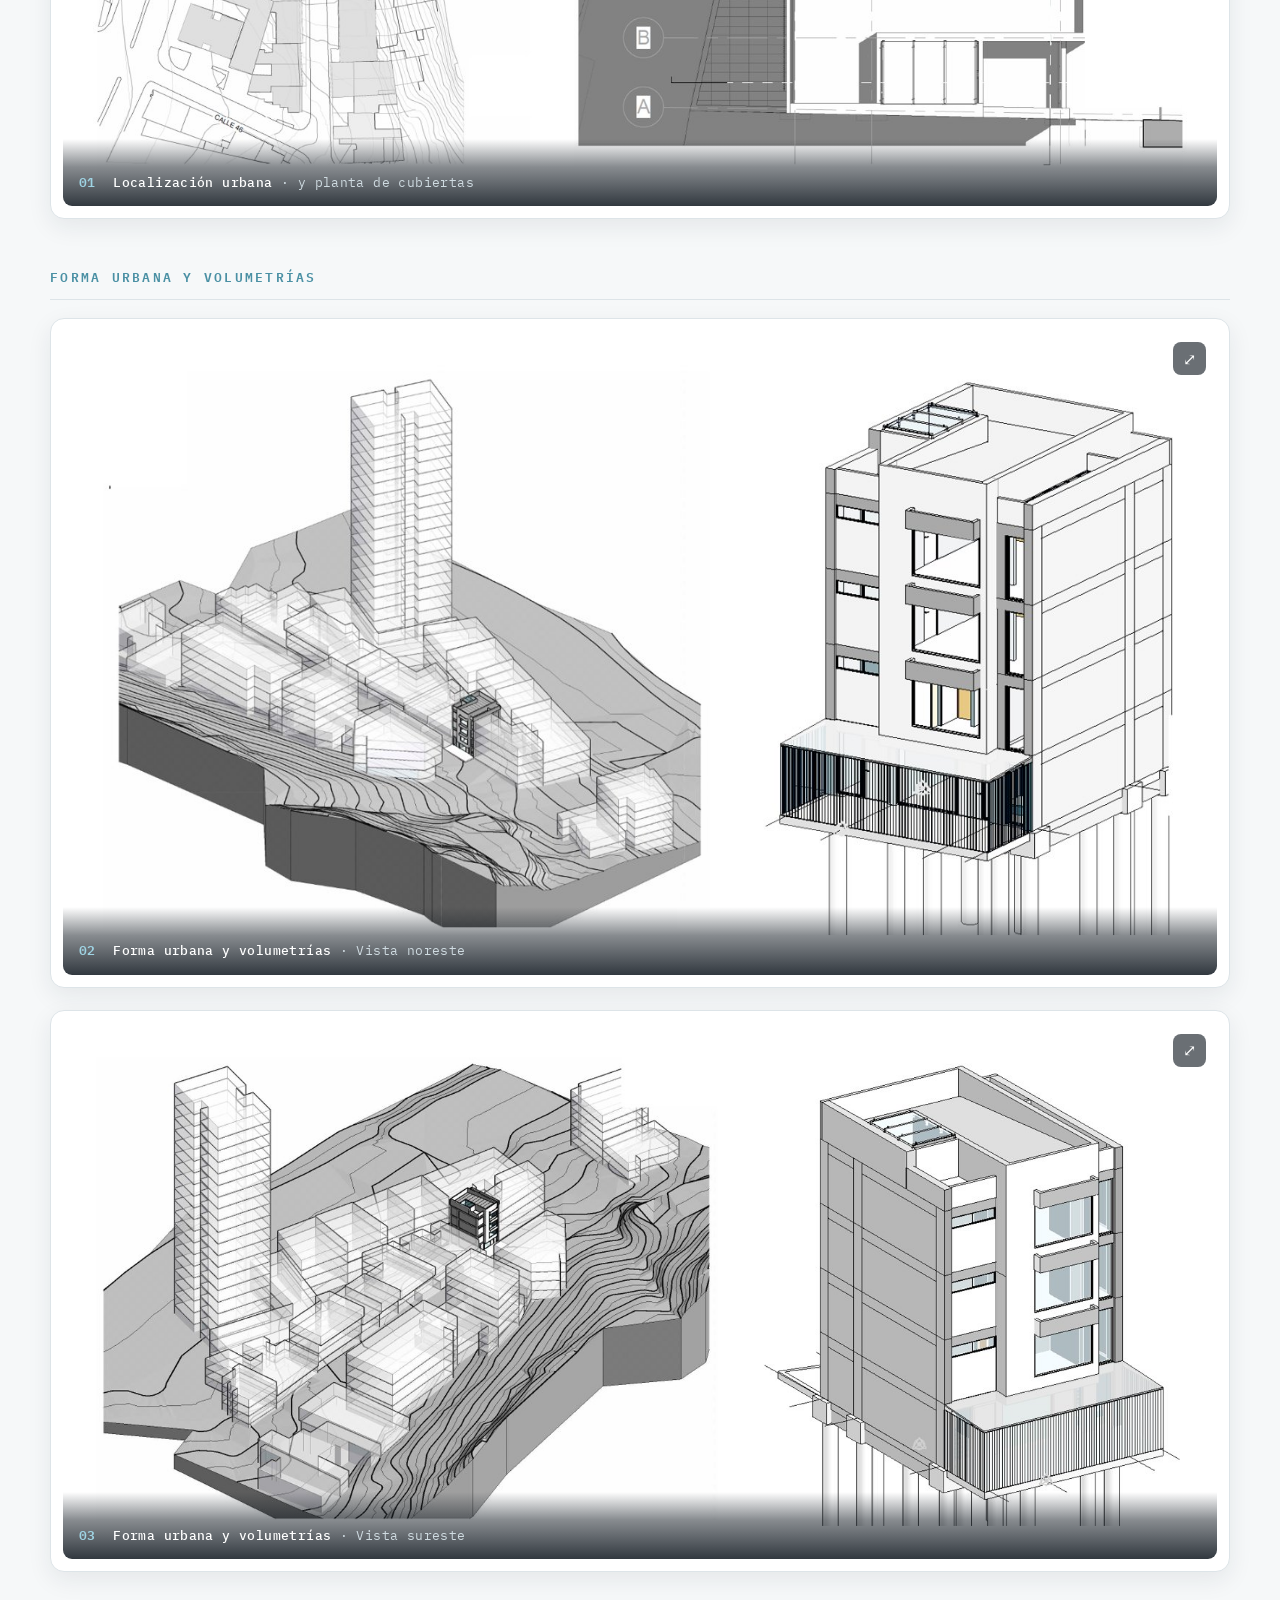
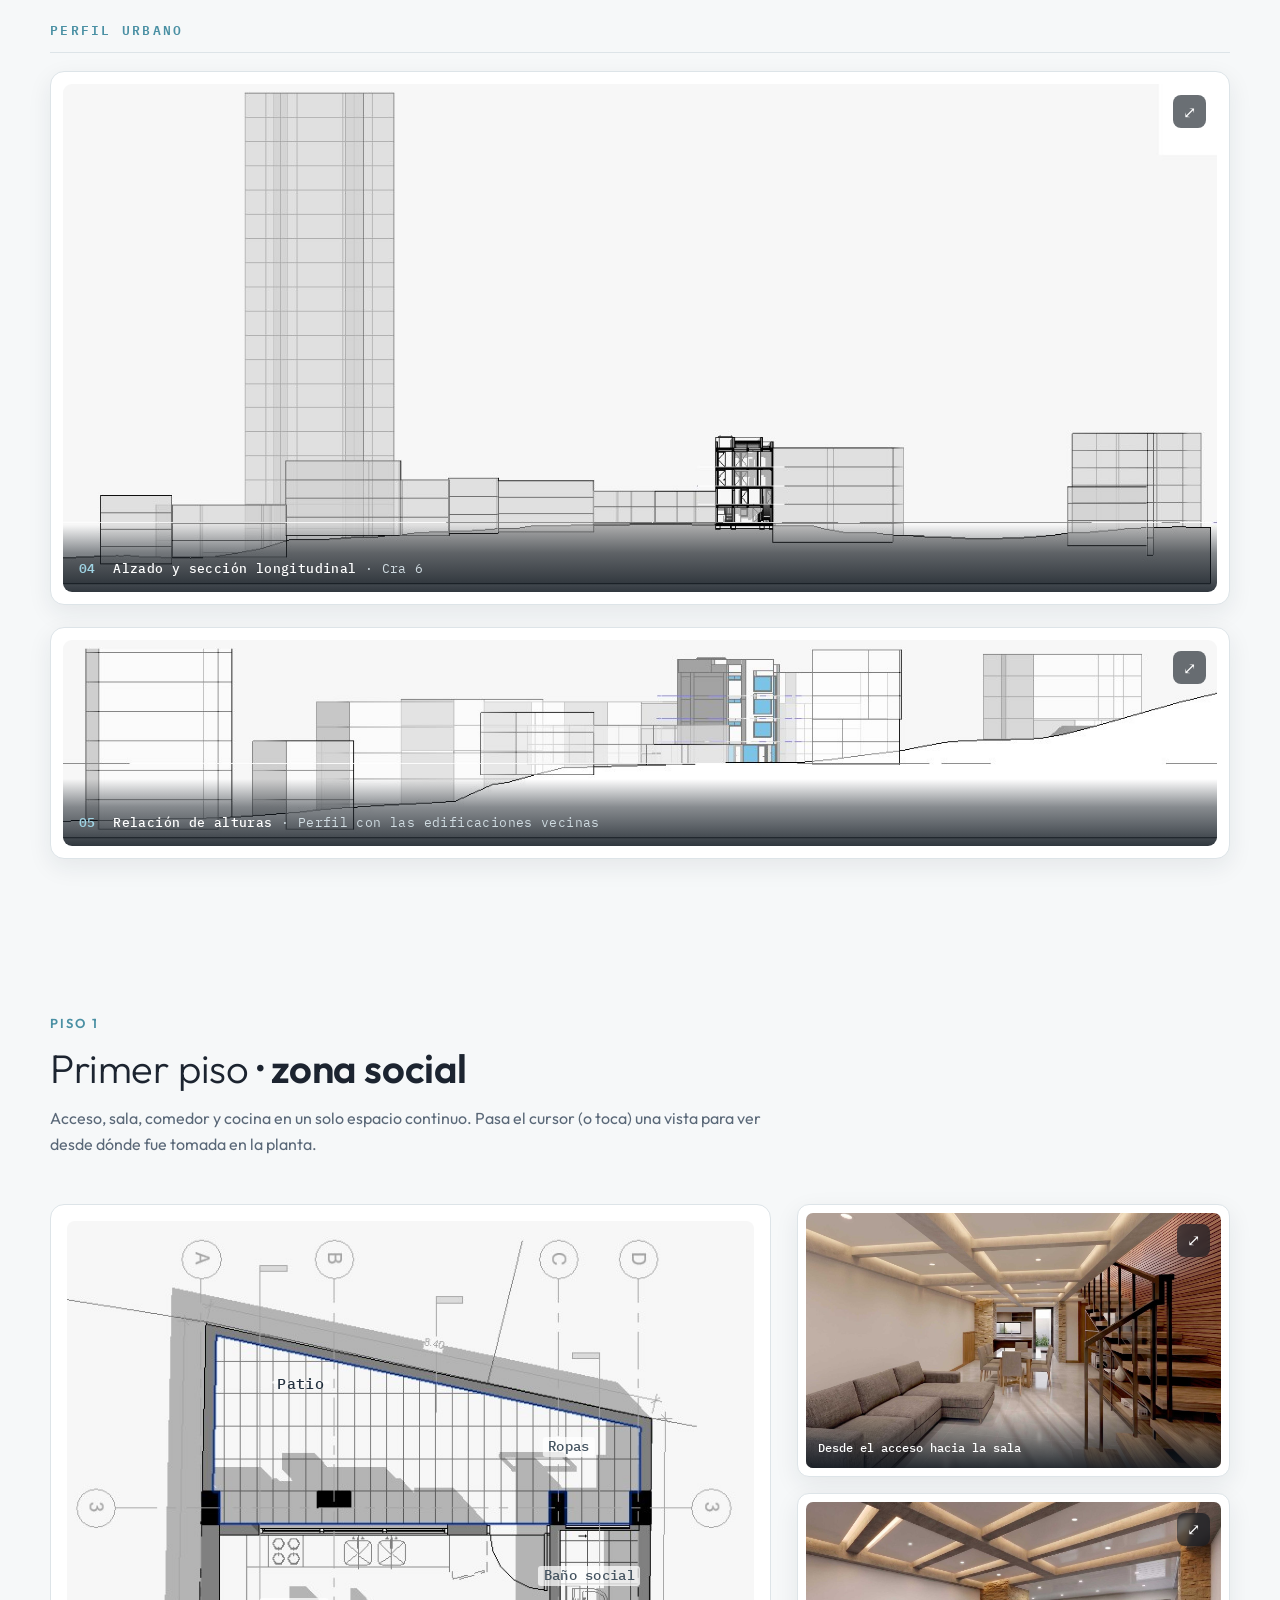
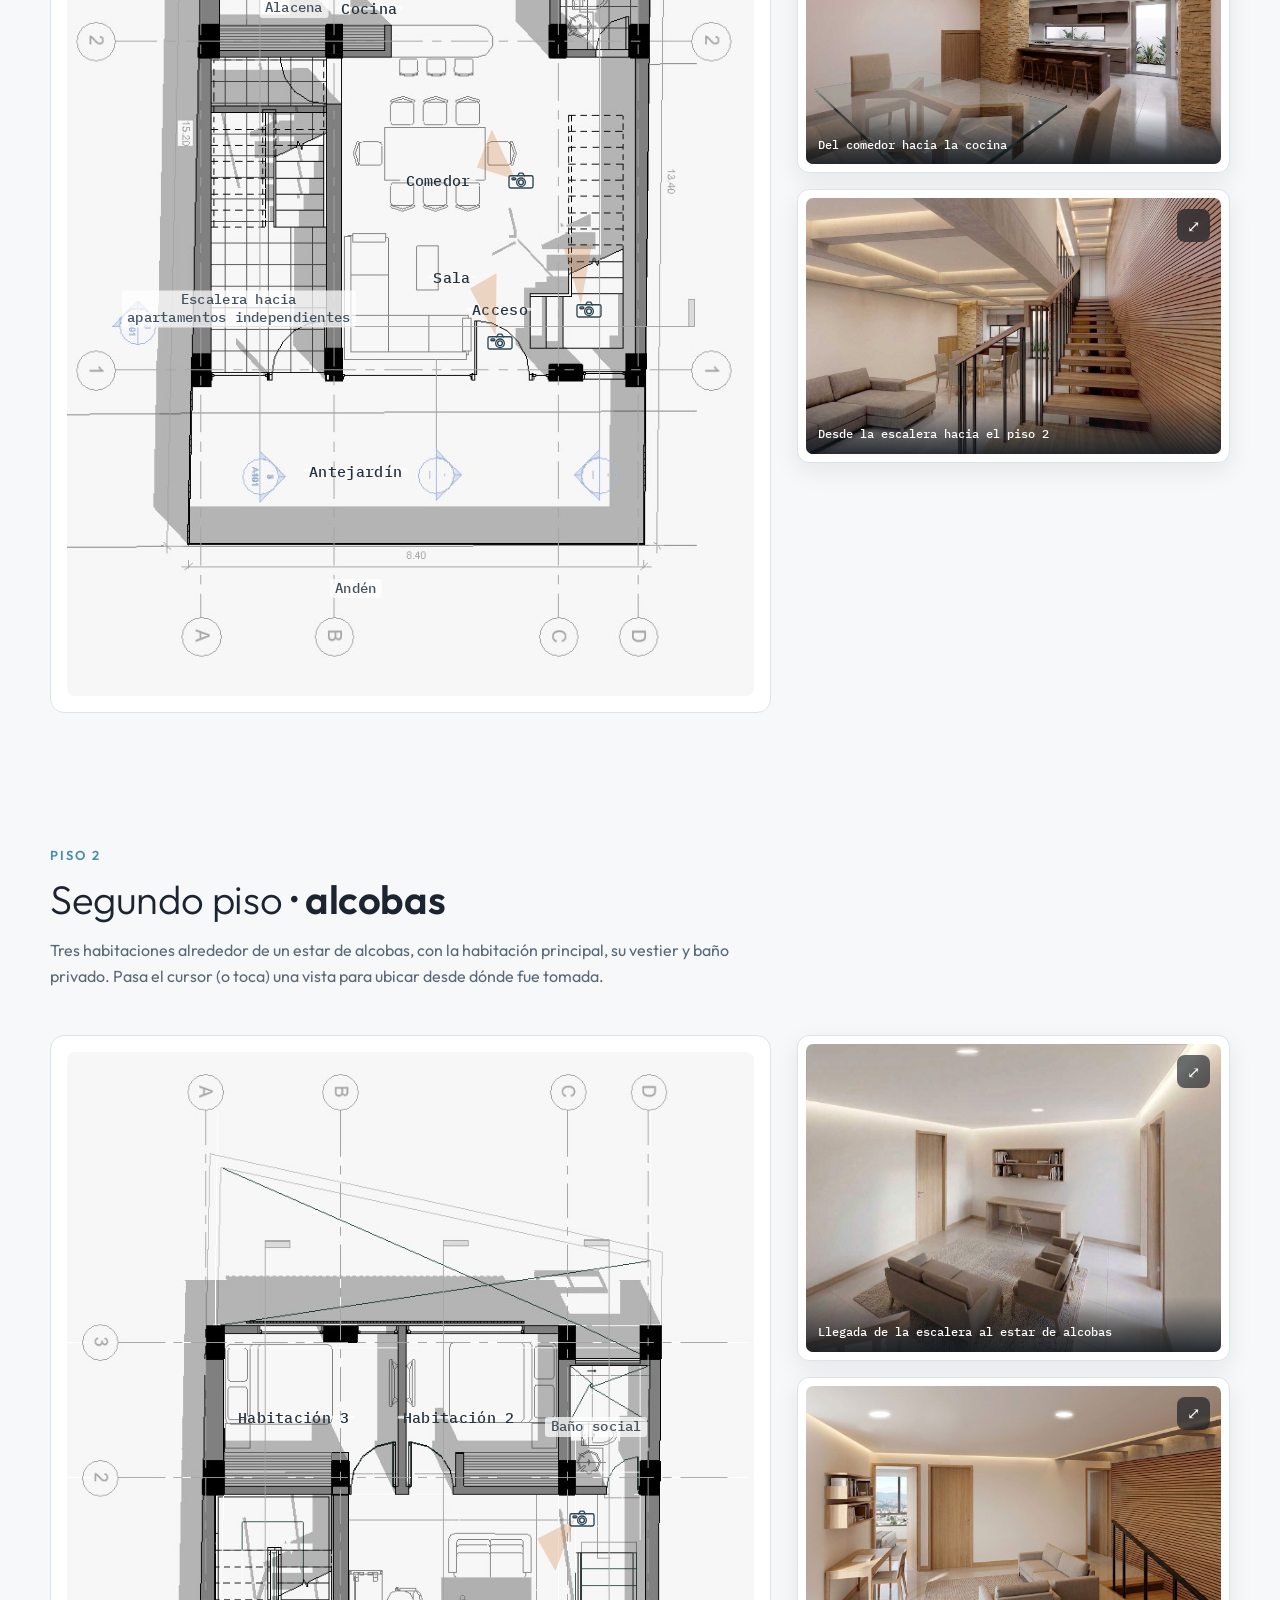
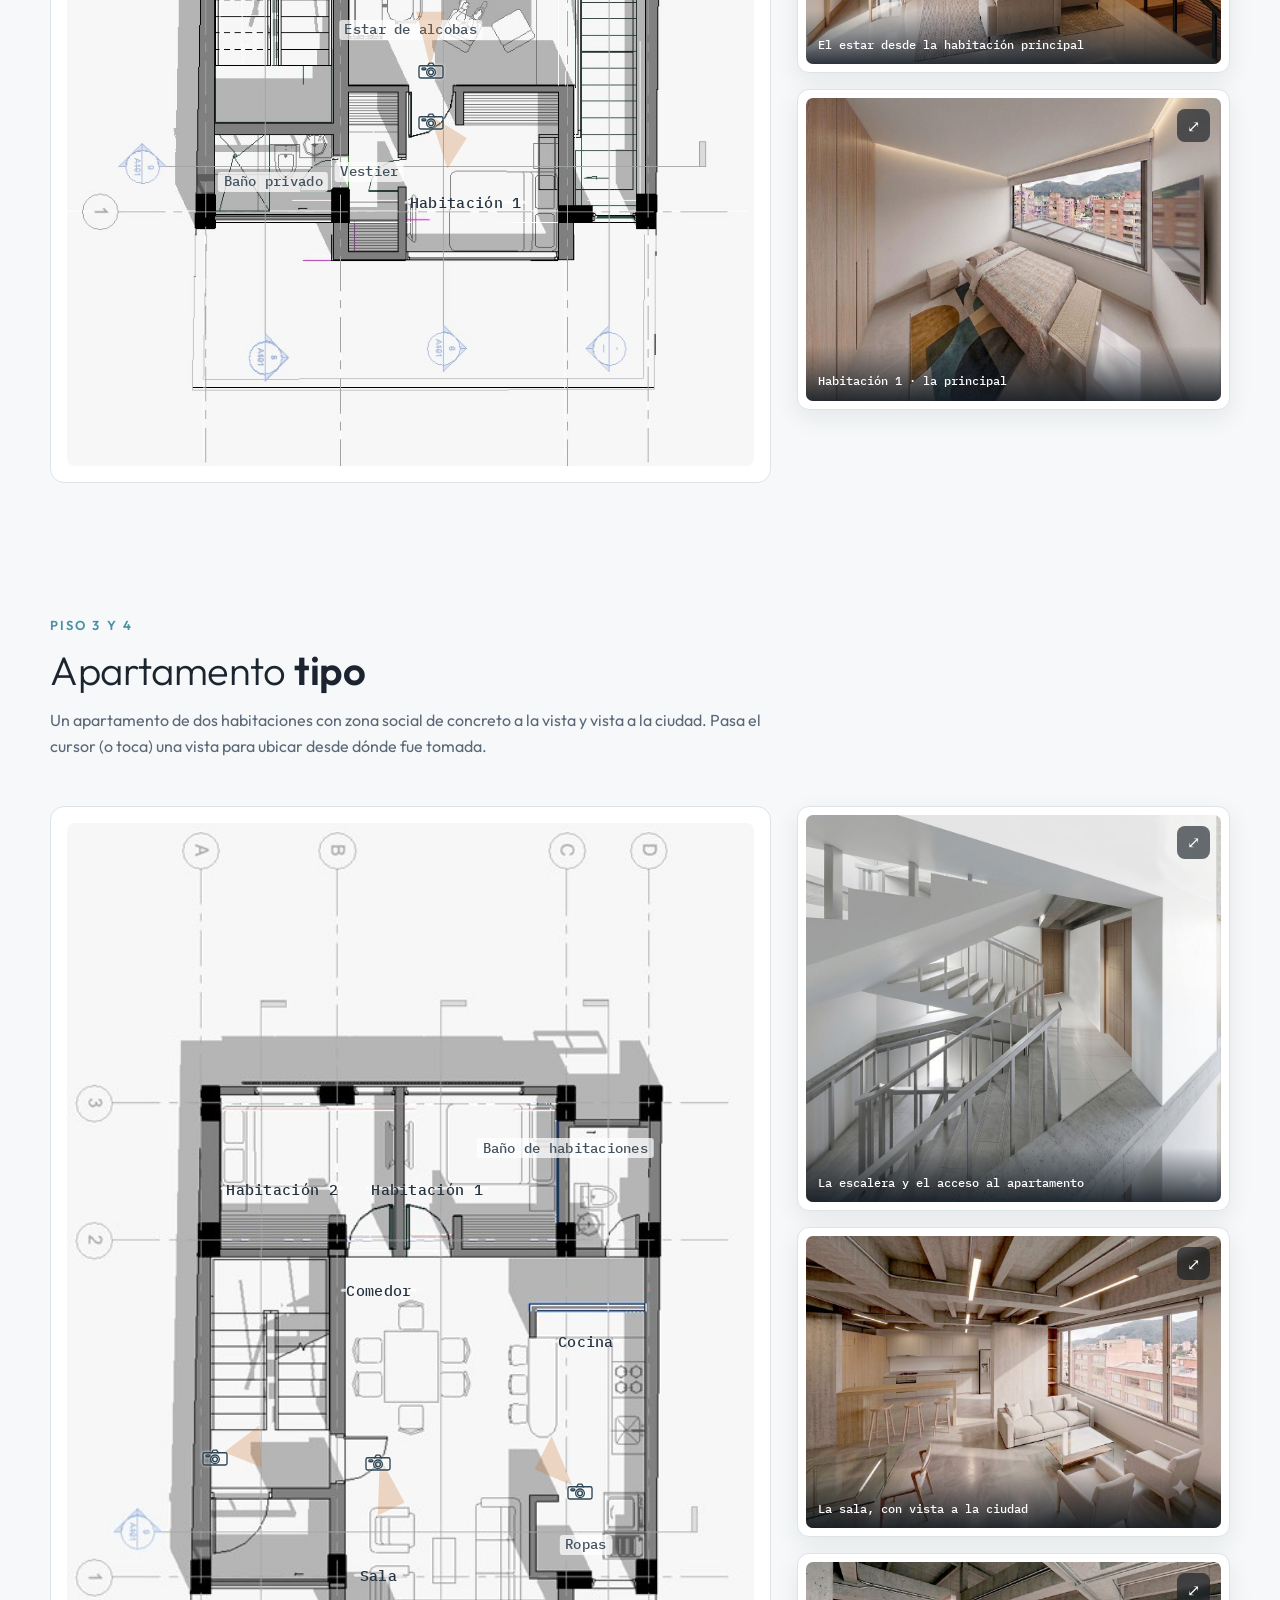
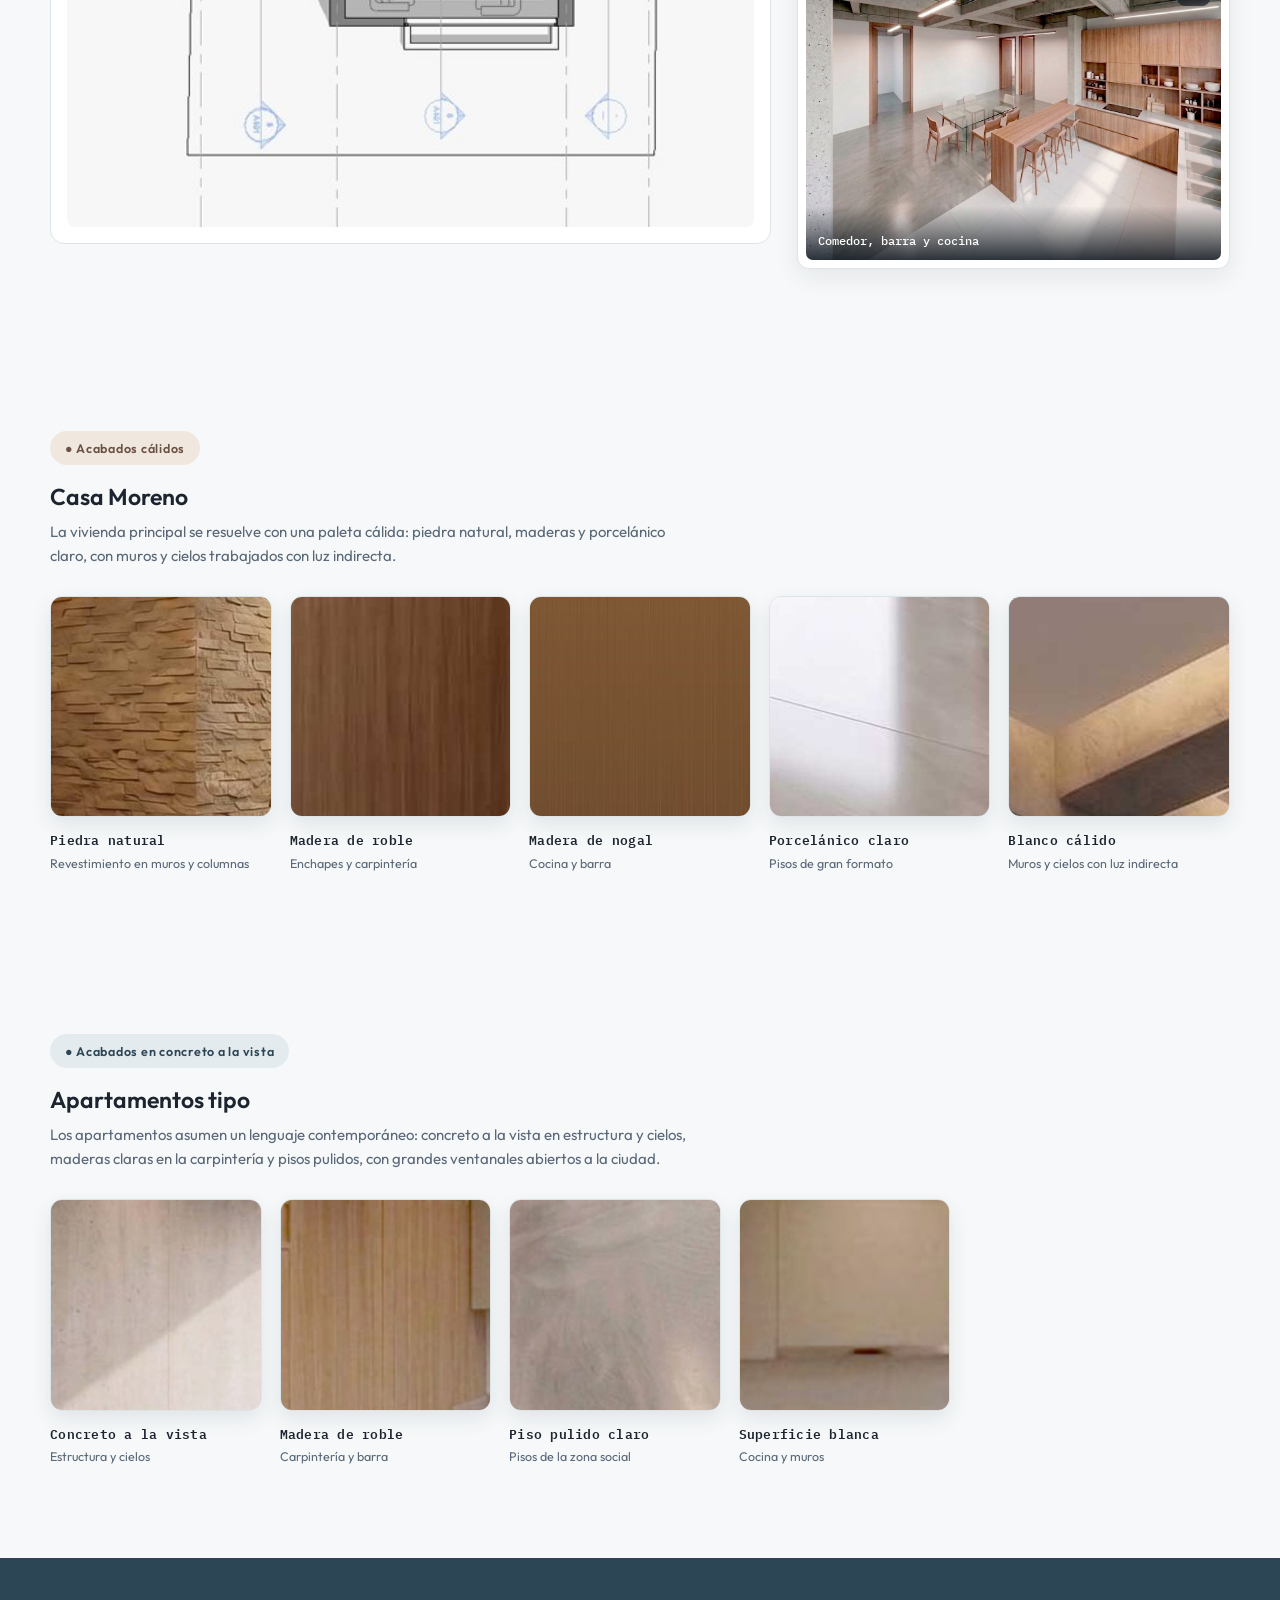
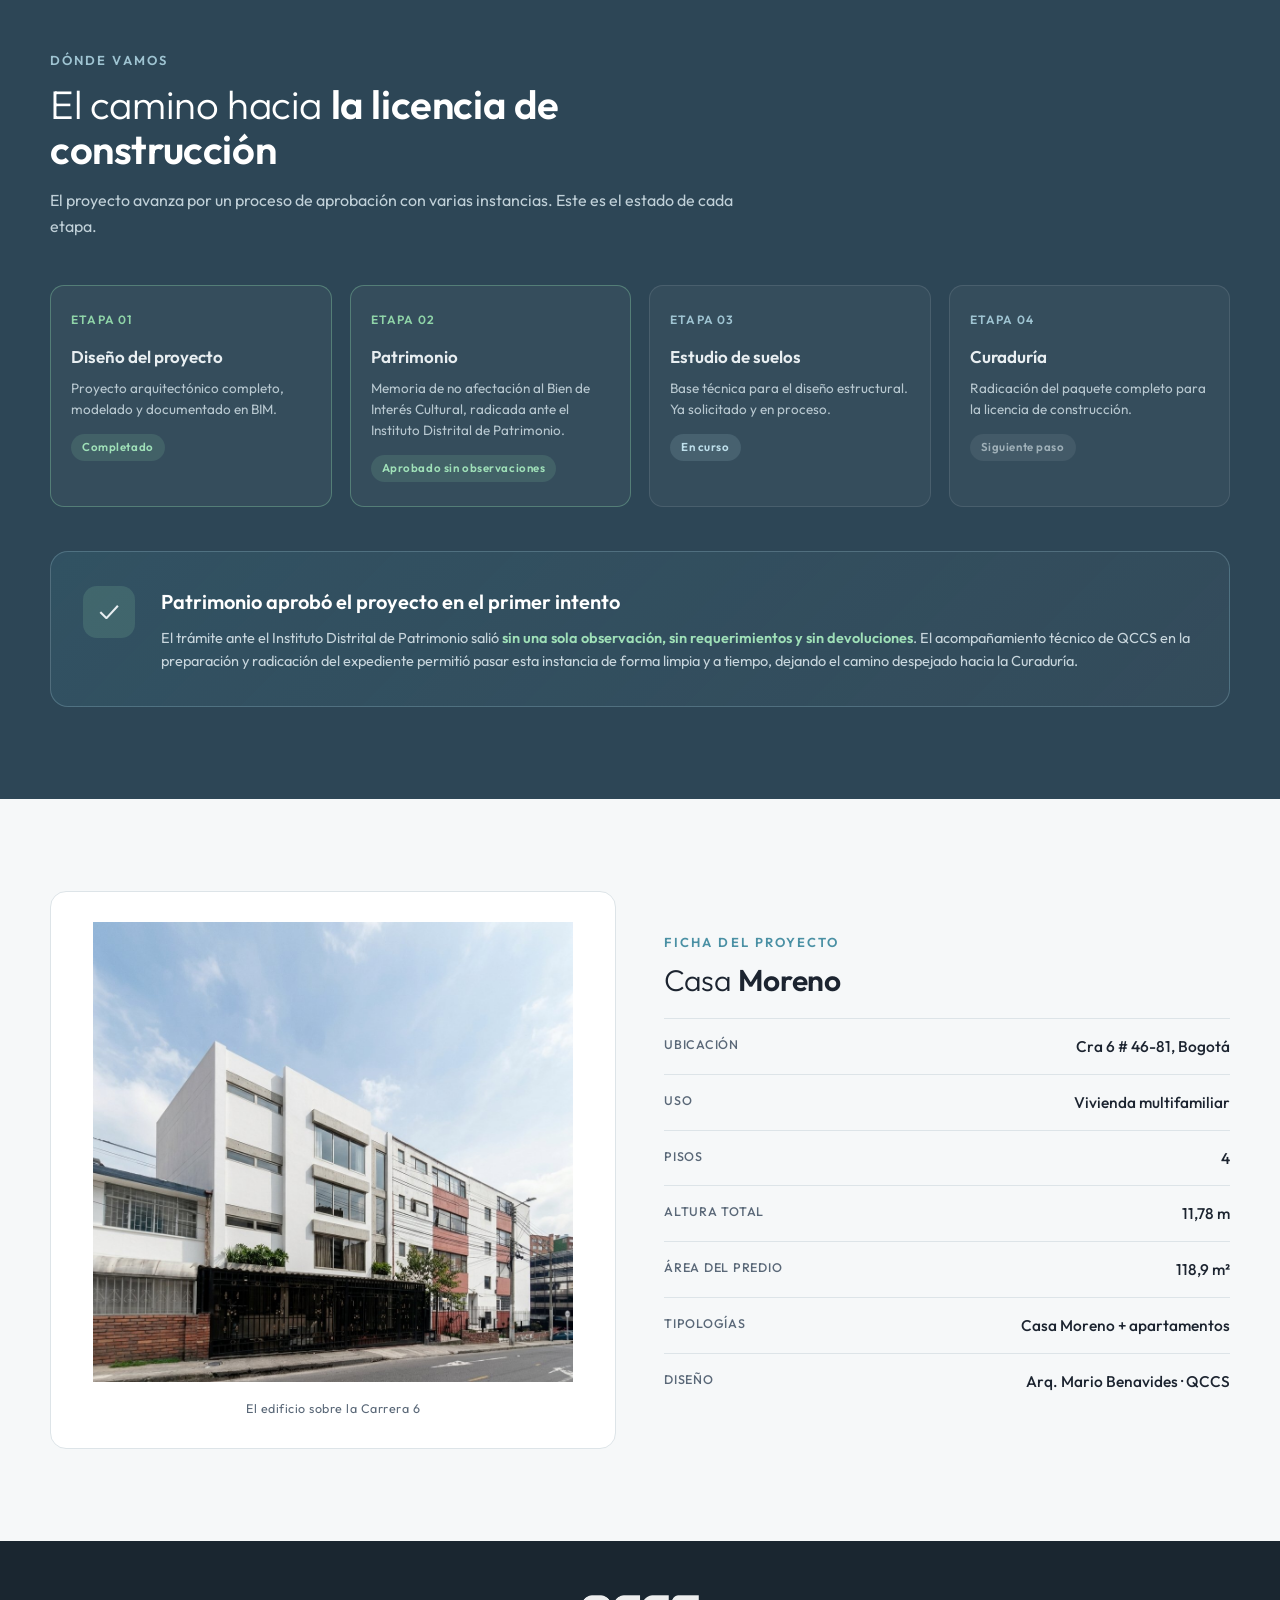
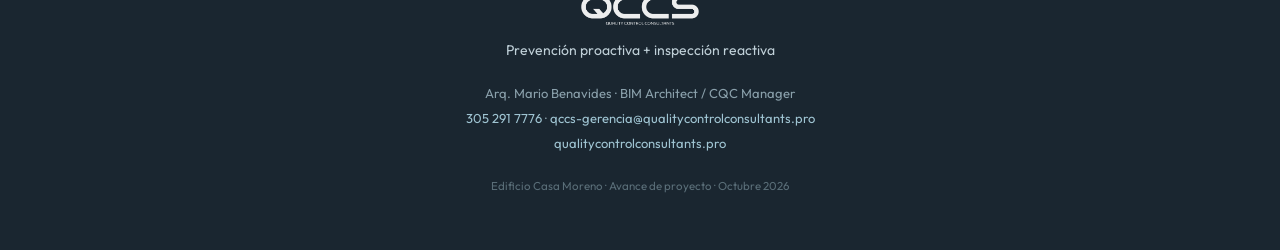
